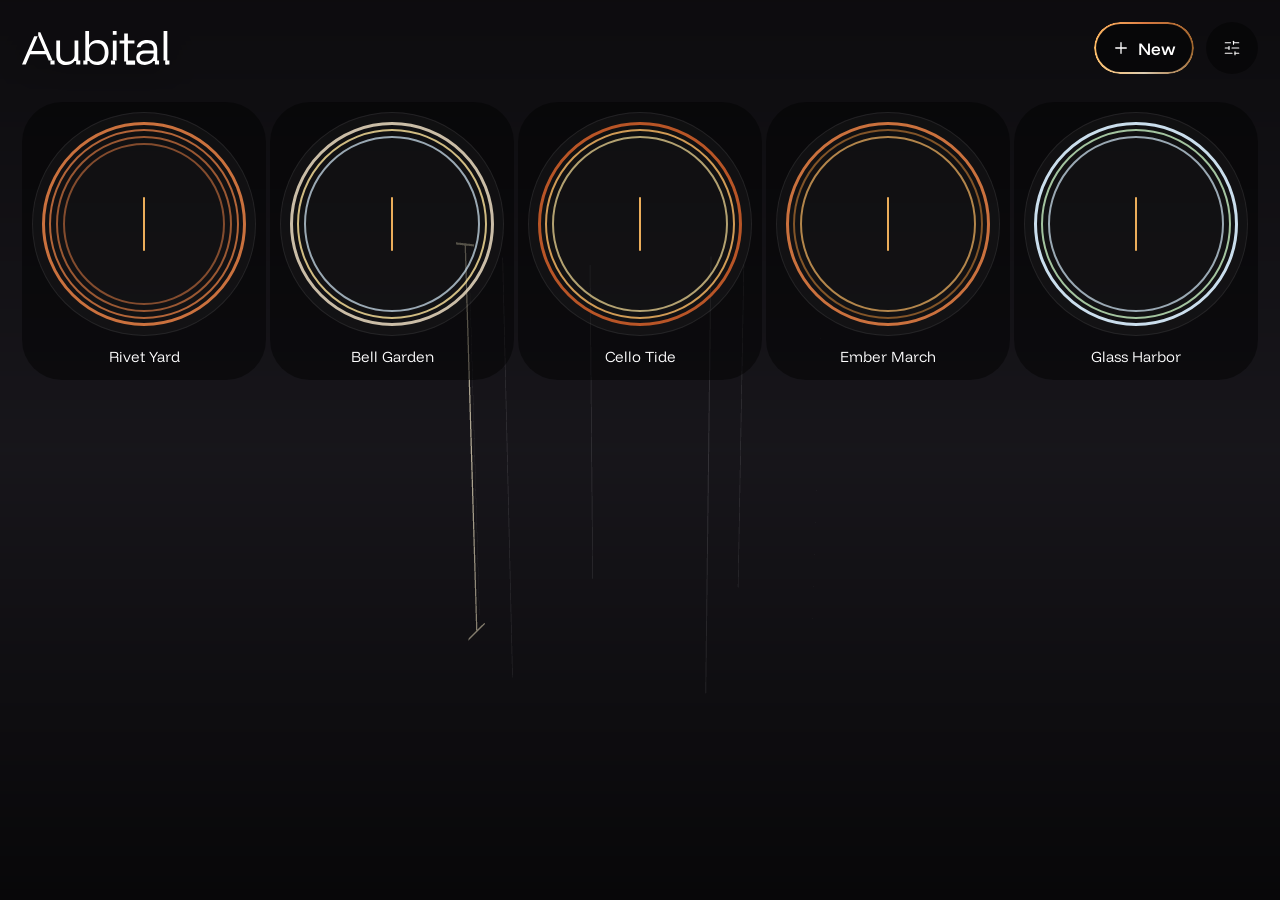
==== web/index.html @ 793712ee "Publish the web app under /web. Co-authored-by: Cursor <cursoragent@cursor.com>" ====
<!doctype html>
<html lang="en">
  <head>
    <meta charset="UTF-8" />
    <meta
      name="viewport"
      content="width=device-width, initial-scale=1.0, maximum-scale=1.0, user-scalable=no, viewport-fit=cover"
    />
    <meta name="apple-mobile-web-app-capable" content="yes" />
    <meta name="theme-color" content="#000000" />
    <title>Aubital</title>
    <script type="module" crossorigin src="/web/assets/index-BJyAagIi.js"></script>
    <link rel="stylesheet" crossorigin href="/web/assets/index-B5eeabhf.css">
  </head>
  <body>
    <div id="app">
      <canvas id="viewport"></canvas>
      <div id="home" hidden></div>
      <div id="chrome" hidden></div>
      <div id="sheet" hidden></div>
    </div>
  </body>
</html>
---- web/assets/index-B5eeabhf.css ----
@font-face{font-family:Funnel Display;src:url(/web/assets/FunnelDisplay-BRIQrI4a.ttf)format("truetype");font-weight:300 800;font-style:normal;font-display:swap}:root{--lightningcss-light: ;--lightningcss-dark:initial;color-scheme:dark;--ink:#fff;--ink-dim:#ffffffa6;--ink-faint:#ffffff73;--ink-muted:#ffffff5c;--glass:#00000073;--glass-strong:#ffffffeb;--glass-border:#ffffff2e;--selected-fill:#fff;--selected-ink:#000;--panel-radius:40px;--veil-top:#0000008c;--veil-mid:#0000002e;--veil-bottom:#000000b8;--scrim:#00000047;--seam:#ffbc61eb;--gap:14px;--icon:52px;--safe-top:env(safe-area-inset-top,0px);--safe-bottom:env(safe-area-inset-bottom,0px);--safe-left:env(safe-area-inset-left,0px);--safe-right:env(safe-area-inset-right,0px);--font:"Funnel Display", system-ui, sans-serif;--font-mono:"SF Pro Mono", "SF Mono", ui-monospace, Menlo, monospace;font-family:var(--font);font-synthesis:none;text-rendering:optimizelegibility;-webkit-font-smoothing:antialiased;font-weight:300}*{box-sizing:border-box;font-family:inherit;font-weight:inherit}button,input,select,textarea{font:inherit;font-weight:300}[hidden]{display:none!important}html,body,#app{touch-action:none;-webkit-user-select:none;user-select:none;background:#000;width:100%;height:100%;margin:0;overflow:hidden}#viewport{width:100%;height:100%;display:block;position:absolute;inset:0}#home{z-index:6;pointer-events:none;opacity:0;transition:opacity .45s ease-in-out;position:absolute;inset:0}#home[data-phase=in]{opacity:1}#chrome{pointer-events:none;z-index:2;opacity:0;transition:opacity .45s ease-in-out;position:absolute;inset:0}#chrome[data-phase=in]{opacity:1}#chrome .hit{pointer-events:auto}.chrome-faded #chrome .fadeable{opacity:0;pointer-events:none;transition:opacity .35s ease-out}#sheet{z-index:5;pointer-events:none;padding:0 16px calc(var(--safe-bottom) + 52px + var(--icon) + var(--gap));flex-direction:column;justify-content:flex-end;align-items:center;display:flex;position:absolute;inset:0}#sheet [data-card]{z-index:1;width:min(100%,460px);min-width:0;min-height:0;max-height:100%;position:relative}#sheet.sheet-open{pointer-events:auto}.sheet-scrim{background:var(--scrim);cursor:pointer;opacity:0;transition:opacity .18s;position:absolute;inset:0}.sheet-open .sheet-scrim{opacity:1}.sheet-card{z-index:1;border-radius:var(--panel-radius);background:var(--glass);-webkit-backdrop-filter:blur(28px)saturate(.6);width:100%;max-width:460px;color:var(--ink);pointer-events:auto;opacity:0;border:0;max-height:100%;margin:0 auto;padding:20px 22px 22px;transition:opacity .18s,transform .2s cubic-bezier(.22,1,.36,1);position:relative;overflow:auto;transform:translateY(14px)}.sheet-open .sheet-card{opacity:1;transform:translate(0,0)}.glass-btn,.glass-pill{appearance:none;color:var(--ink);background:var(--glass);-webkit-backdrop-filter:blur(18px)saturate(.6);cursor:pointer;border:0;justify-content:center;align-items:center;gap:6px;transition:transform .12s,background .16s,color .16s;display:inline-flex}.glass-btn{width:var(--icon);height:var(--icon);flex:0 0 var(--icon);border-radius:999px}.glass-btn .btn-icon{stroke:currentColor;fill:none;stroke-linecap:round;stroke-linejoin:round;stroke-width:1.5px;pointer-events:none;flex:0 0 18px;width:18px;height:18px;display:block}.glass-btn.selected{background:var(--selected-fill);color:var(--selected-ink);box-shadow:none;-webkit-backdrop-filter:none}.glass-btn:active{transform:scale(.96)}.glass-btn:disabled{opacity:.35;cursor:default}.glass-pill{height:var(--icon);border-radius:999px;padding:0 18px;font-size:15px;font-weight:300}.glass-pill.selected{background:var(--selected-fill);color:var(--selected-ink);box-shadow:none;-webkit-backdrop-filter:none}.glass-pill:active{transform:scale(.96)}.choice-row{flex-wrap:wrap;gap:6px;width:100%;min-width:0;display:flex}.choice{appearance:none;background:var(--glass);color:var(--ink-faint);cursor:pointer;border:0;border-radius:999px;padding:8px 16px;font-size:15px;font-weight:300}.choice.selected{background:var(--selected-fill);color:var(--selected-ink);box-shadow:none}.choice.grow{text-align:center;flex:1 1 0}.field{gap:8px;margin-top:18px;display:grid}.field:first-child{margin-top:0}.field label{color:var(--ink-faint);justify-content:space-between;font-size:13px;font-weight:300;display:flex}.field input[type=range]{accent-color:#ffffffc7;width:100%;min-width:0;max-width:100%}.sheet-section-label{color:var(--ink-faint);margin:0 0 8px;font-size:13px;font-weight:300}.draw-hint{color:var(--ink-muted);pointer-events:none;z-index:1;font-size:34px;font-weight:300;position:absolute;top:50%;left:50%;transform:translate(-50%,-50%)}._panel_13dp8_1{--option-fill:#ffffff1a;--option-ink:#ffffff8c;--pad-fill:#ffffff0f;--pad-dot:#ffffff38;--pad-edge:#ffffff1f;flex-direction:column;gap:18px;width:100%;max-width:460px;display:flex}._panel_13dp8_1 .sheet-section-label{margin:0}._list_13dp8_18{flex-direction:column;gap:8px;display:flex}._option_13dp8_24{appearance:none;background:var(--option-fill);width:100%;color:var(--option-ink);white-space:nowrap;cursor:pointer;border:0;border-radius:999px;padding:12px 16px;font-size:15px;font-weight:300;line-height:1}._option_13dp8_24._selected_13dp8_38{background:var(--selected-fill);color:var(--selected-ink)}._pad_13dp8_44{touch-action:none;cursor:crosshair;background-color:var(--pad-fill);background-image:radial-gradient(circle, var(--pad-dot) .75px, transparent .85px);height:100px;box-shadow:inset 0 0 0 1px var(--pad-edge);background-position:5px 5px;background-size:10px 10px;border-radius:18px;position:relative;overflow:hidden}._glow_13dp8_58{--glow:#fff;--glow-blur:12px;pointer-events:none;width:84px;height:84px;margin:-42px 0 0 -42px;position:absolute}._glow_13dp8_58:before{content:"";-webkit-backdrop-filter:blur(var(--glow-blur));background:radial-gradient(circle, color-mix(in srgb, var(--glow) 55%, transparent) 0%, color-mix(in srgb, var(--glow) 18%, transparent) 46%, transparent 72%);border-radius:999px;position:absolute;inset:0}._glow_13dp8_58:after{content:"";width:10px;height:10px;box-shadow:0 0 8px var(--glow);background:#ffffffd9;border-radius:999px;margin:-5px 0 0 -5px;position:absolute;top:50%;left:50%}._panel_z986o_1{width:100%;max-width:460px}._panel_1t2u5_1{border-radius:var(--panel-radius);background:var(--glass);-webkit-backdrop-filter:blur(28px)saturate(.6);width:100%;min-width:0;max-width:460px;color:var(--ink);gap:22px;padding:20px 22px 22px;display:grid}._panel_1t2u5_1>*{min-width:0;max-width:100%}._skyRow_1t2u5_20{scrollbar-width:none;gap:8px;width:100%;min-width:0;display:flex;overflow-x:auto}._skyRow_1t2u5_20::-webkit-scrollbar{display:none}._sky_1t2u5_20{appearance:none;color:var(--ink-faint);cursor:pointer;background:0 0;border:0;flex-direction:column;flex:none;align-items:center;gap:6px;padding:0;display:flex}._sky_1t2u5_20 ._swatch_1t2u5_46{border-radius:10px;width:44px;height:44px}._sky_1t2u5_20._selected_1t2u5_52{color:var(--ink)}._sky_1t2u5_20 span{font-size:12px;font-weight:300}._keyRow_1t2u5_62{scrollbar-width:none;gap:6px;width:100%;min-width:0;height:36px;display:flex;overflow-x:auto}._keyRow_1t2u5_62::-webkit-scrollbar{display:none}._keyRow_1t2u5_62 ._choice_1t2u5_75{flex:0 0 44px;width:44px;padding-left:0;padding-right:0}._top_1xdlc_1{top:calc(var(--safe-top) + 22px);left:calc(var(--safe-left) + 20px);right:calc(var(--safe-right) + 20px);pointer-events:none;justify-content:space-between;align-items:center;gap:14px;display:flex;position:absolute}._top_1xdlc_1 ._hit_1xdlc_12{pointer-events:auto}._topRight_1xdlc_17{align-items:center;gap:14px;display:flex}._bottom_1xdlc_23{left:calc(var(--safe-left) + 16px);right:calc(var(--safe-right) + 16px);bottom:calc(var(--safe-bottom) + 52px);pointer-events:none;flex-direction:column;align-items:stretch;gap:18px;transition:opacity .35s ease-out;display:flex;position:absolute}._bottom_1xdlc_23 ._hit_1xdlc_12{pointer-events:auto}._bottomRow_1xdlc_40{flex-wrap:nowrap;justify-content:center;align-items:flex-end;gap:14px;display:flex}._rateBtn_1xdlc_48{border-radius:999px;width:52px;height:52px;font-size:15px;font-weight:300}._watchRow_1xdlc_56{justify-content:center;gap:14px;display:flex}._root_6bea1_1{pointer-events:none;color:var(--ink);flex-direction:column;display:flex;position:absolute;inset:0}._veil_6bea1_10{background:linear-gradient(to bottom, var(--veil-top), var(--veil-mid), var(--veil-bottom));pointer-events:none;z-index:0;position:absolute;inset:0}._header_6bea1_23{z-index:2;padding:calc(var(--safe-top) + 22px) 22px 0;pointer-events:none;transition:transform .2s,opacity .2s,filter .2s;position:absolute;top:0;left:0;right:0}._header_6bea1_23 button{pointer-events:auto}._header_6bea1_23._collapsed_6bea1_40{z-index:0}._titleRow_6bea1_45{align-items:center;gap:12px;display:flex}._title_6bea1_45{min-width:0;color:var(--ink);filter:drop-shadow(0 6px 18px #00000073);flex:1;margin:0;line-height:0}._title_6bea1_45 svg{width:auto;max-width:100%;height:34px;display:block}._newBtn_6bea1_67{appearance:none;height:var(--icon);white-space:nowrap;width:auto;color:var(--ink);background:var(--glass);-webkit-backdrop-filter:blur(18px)saturate(.6);cursor:pointer;border:0;border-radius:999px;flex:none;justify-content:center;align-items:center;gap:8px;padding:0 18px;font-size:17px;font-weight:500;display:inline-flex;position:relative;overflow:hidden}._newBtn_6bea1_67:before{content:"";border-radius:inherit;background:conic-gradient(from var(--border-angle,0deg), var(--metal-0,#ffbd66), var(--metal-1,#dbefff), var(--metal-2,#ffe69e), var(--metal-3,#c75c29), var(--metal-0,#ffbd66));-webkit-mask-composite:xor;pointer-events:none;padding:1.6px;animation:5s linear infinite _spinBorder_6bea1_1;position:absolute;inset:0;-webkit-mask-image:linear-gradient(#000 0 0),linear-gradient(#000 0 0);mask-image:linear-gradient(#000 0 0),linear-gradient(#000 0 0);-webkit-mask-position:0 0,0 0;mask-position:0 0,0 0;-webkit-mask-size:auto,auto;mask-size:auto,auto;-webkit-mask-repeat:repeat,repeat;mask-repeat:repeat,repeat;-webkit-mask-clip:content-box,border-box;mask-clip:content-box,border-box;-webkit-mask-origin:content-box,border-box;mask-origin:content-box,border-box;-webkit-mask-composite:xor;mask-composite:exclude;-webkit-mask-source-type:auto,auto;mask-mode:match-source,match-source}._newBtn_6bea1_67 .btn-icon{stroke:currentColor;fill:none;stroke-width:1.75px;width:18px;height:18px}@keyframes _spinBorder_6bea1_1{to{--border-angle:360deg}}@property --border-angle{syntax:"<angle>";inherits:false;initial-value:0deg}._scroll_6bea1_137{z-index:1;pointer-events:auto;-webkit-overflow-scrolling:touch;scrollbar-width:none;position:absolute;inset:0;overflow:hidden auto}._scroll_6bea1_137::-webkit-scrollbar{display:none}._scroll_6bea1_137._onTop_6bea1_151{z-index:2}._spacer_6bea1_156{height:calc(var(--safe-top) + 22px + var(--icon) + 28px);pointer-events:none}._grid_6bea1_161{--card-min:220px;grid-template-columns:repeat(auto-fill, minmax(var(--card-min), 1fr));gap:4px;padding:0 22px 48px;display:grid}@media (width<=700px){._grid_6bea1_161{grid-template-columns:repeat(2,minmax(0,1fr))}}._cell_6bea1_173{appearance:none;background:var(--glass);-webkit-backdrop-filter:blur(18px)saturate(.6);color:var(--ink);cursor:pointer;text-align:center;border:0;border-radius:40px;flex-direction:column;align-items:center;gap:12px;padding:10px 10px 14px;display:flex}._preview_6bea1_190{aspect-ratio:1;place-items:center;width:100%;display:grid;position:relative}._preview_6bea1_190 ._ringBase_6bea1_197{background:#ffffff08;border:1px solid #ffffff14;border-radius:999px;position:absolute;inset:0}._preview_6bea1_190 ._layer_6bea1_205{pointer-events:none;border-style:solid;border-color:currentColor;border-radius:999px;position:absolute}._preview_6bea1_190 ._seam_6bea1_213{background:var(--seam);z-index:1;border-radius:999px;width:2.5px;height:54px;position:relative}._name_6bea1_223{text-overflow:ellipsis;white-space:nowrap;max-width:100%;padding:0 6px;font-size:15px;font-weight:300;line-height:1.2;overflow:hidden}._settingsHost_6bea1_234{z-index:4;padding:0 16px calc(var(--safe-bottom) + 36px);pointer-events:none;flex-direction:column;justify-content:flex-end;align-items:center;display:flex;position:absolute;inset:0}._settingsHost_6bea1_234._open_6bea1_245{pointer-events:auto}._settingsHost_6bea1_234 [data-panel]{z-index:1;width:min(100%,460px);min-width:0;position:relative}._settingsScrim_6bea1_257{background:var(--scrim);cursor:pointer;position:absolute;inset:0}._menu_6bea1_264{z-index:20;min-width:140px;box-shadow:inset 0 0 0 1px var(--glass-border);pointer-events:auto;background:#141416f5;border-radius:14px;flex-direction:column;gap:2px;padding:6px;display:flex;position:fixed}._menu_6bea1_264 button{appearance:none;color:var(--ink);text-align:left;cursor:pointer;background:0 0;border:0;border-radius:10px;padding:10px 12px;font-size:15px}._menu_6bea1_264 button:hover{background:#ffffff14}._danger_6bea1_294{color:#ff8f8f}._renameDialog_6bea1_298{z-index:30;pointer-events:auto;background:#00000073;place-items:center;padding:24px;display:grid;position:fixed;inset:0}._renameDialog_6bea1_298 h3{margin:0;font-size:17px;font-weight:400}._renameDialog_6bea1_298 p{color:var(--ink-faint);margin:0;font-size:13px}._renameDialog_6bea1_298 input{width:100%;color:var(--ink);background:#ffffff14;border:0;border-radius:12px;outline:none;padding:12px 14px}._card_6bea1_331{border-radius:var(--panel-radius);background:#121214f5;gap:14px;width:min(360px,100%);padding:20px;display:grid}._actions_6bea1_340{justify-content:flex-end;gap:8px;display:flex}
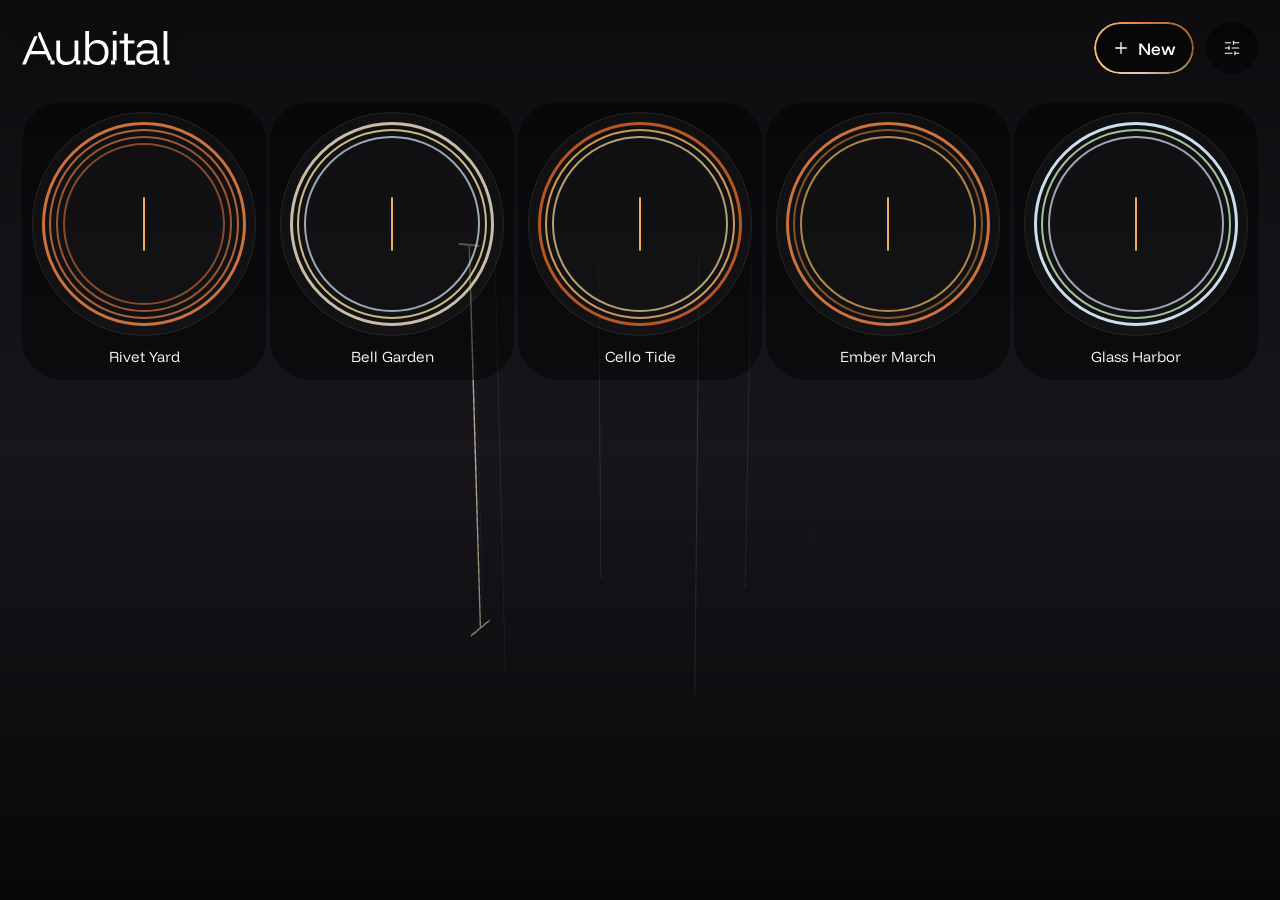
==== commit 808e12cb: "Add favicons to the published web build. Co-authored-by: Cursor <cursoragent@cursor.com>" ====
--- a/web/index.html
+++ b/web/index.html
@@ -8,6 +8,9 @@
     />
     <meta name="apple-mobile-web-app-capable" content="yes" />
     <meta name="theme-color" content="#000000" />
+    <link rel="icon" href="/web/favicon-32.png" type="image/png" sizes="32x32" />
+    <link rel="icon" href="/web/app-icon-256.png" type="image/png" sizes="256x256" />
+    <link rel="apple-touch-icon" href="/web/apple-touch-icon.png" />
     <title>Aubital</title>
     <script type="module" crossorigin src="/web/assets/index-BJyAagIi.js"></script>
     <link rel="stylesheet" crossorigin href="/web/assets/index-B5eeabhf.css">
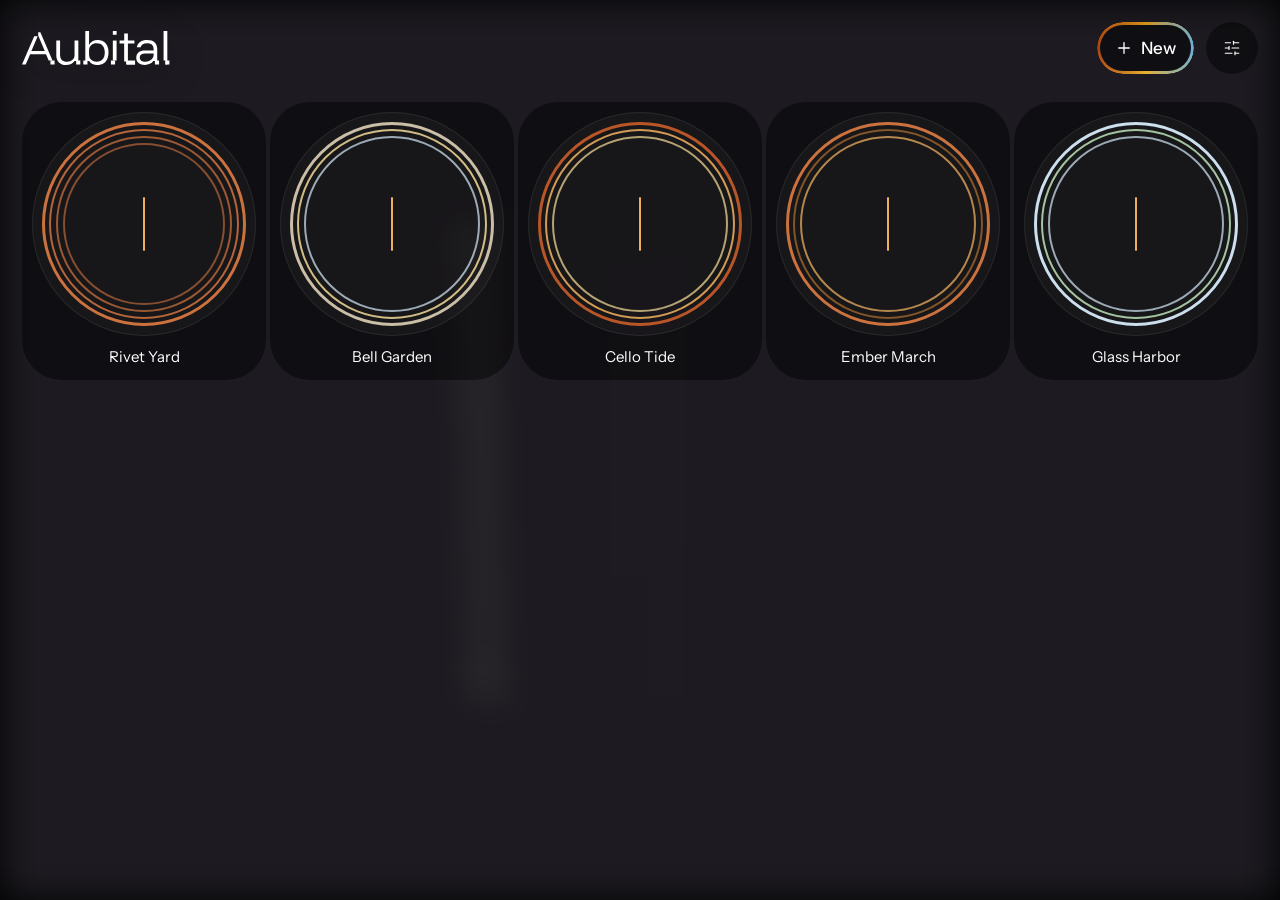
==== commit 5ecb9752: "Publish the satin stroke and metallic chrome web build. Co-authored-by: Cursor <cursoragent@cursor.c" ====
--- a/web/index.html
+++ b/web/index.html
@@ -12,8 +12,8 @@
     <link rel="icon" href="/web/app-icon-256.png" type="image/png" sizes="256x256" />
     <link rel="apple-touch-icon" href="/web/apple-touch-icon.png" />
     <title>Aubital</title>
-    <script type="module" crossorigin src="/web/assets/index-BJyAagIi.js"></script>
-    <link rel="stylesheet" crossorigin href="/web/assets/index-B5eeabhf.css">
+    <script type="module" crossorigin src="/web/assets/index-Tbzqv1T5.js"></script>
+    <link rel="stylesheet" crossorigin href="/web/assets/index-B5ndhFmu.css">
   </head>
   <body>
     <div id="app">
--- a/web/assets/index-B5ndhFmu.css
+++ b/web/assets/index-B5ndhFmu.css
@@ -0,0 +1 @@
+@font-face{font-family:Instrument Sans;src:url(/web/assets/InstrumentSans-s12UeAcm.ttf)format("truetype");font-weight:400 700;font-style:normal;font-display:swap}:root{--lightningcss-light: ;--lightningcss-dark:initial;color-scheme:dark;--ink:#fff;--ink-dim:#ffffffa6;--ink-faint:#ffffff73;--ink-muted:#ffffff5c;--glass:#00000073;--glass-strong:#ffffffeb;--glass-border:#ffffff2e;--selected-fill:#fff;--selected-ink:#000;--panel-radius:40px;--scrim:#0000001f;--page-blur:18px;--seam:#ffbc61eb;--metal-0:#d49214;--metal-1:#6aafdf;--metal-2:#e8b22e;--metal-3:#a84416;--tooltip-fill:#141416f5;--gap:14px;--icon:52px;--safe-top:env(safe-area-inset-top,0px);--safe-bottom:env(safe-area-inset-bottom,0px);--safe-left:env(safe-area-inset-left,0px);--safe-right:env(safe-area-inset-right,0px);--font:"Instrument Sans", system-ui, sans-serif;--font-mono:"SF Pro Mono", "SF Mono", ui-monospace, Menlo, monospace;font-family:var(--font);font-synthesis:none;text-rendering:optimizelegibility;-webkit-font-smoothing:antialiased;font-weight:400}*{box-sizing:border-box;font-family:inherit;font-weight:inherit}button,input,select,textarea{font:inherit;font-weight:400}[hidden]{display:none!important}html,body,#app{touch-action:none;-webkit-user-select:none;user-select:none;background:#000;width:100%;height:100%;margin:0;overflow:hidden}#viewport{filter:blur();width:100%;height:100%;transition:filter .45s ease-in-out,opacity .45s ease-in-out;display:block;position:absolute;inset:0}#app:has(#home[data-phase=in]) #viewport{filter:blur(var(--page-blur))}#app:has(#sheet.sheet-open) #viewport,#app:has(#sheet.sheet-open) #chrome{filter:blur(var(--page-blur))}#home{z-index:6;pointer-events:none;opacity:0;transition:opacity .45s ease-in-out;position:absolute;inset:0}#home[data-phase=in]{opacity:1}#chrome{pointer-events:none;z-index:2;opacity:0;filter:blur();transition:opacity .45s ease-in-out,filter .45s ease-in-out;position:absolute;inset:0}#chrome[data-phase=in]{opacity:1}#chrome .hit{pointer-events:auto}.chrome-faded #chrome .fadeable{opacity:0;pointer-events:none;transition:opacity .35s ease-out}#sheet{z-index:5;pointer-events:none;padding:calc(var(--safe-top) + 16px) 16px calc(var(--safe-bottom) + 16px);flex-direction:column;justify-content:center;align-items:center;display:flex;position:absolute;inset:0}#sheet [data-card]{z-index:1;width:min(100%,460px);min-width:0;min-height:0;max-height:100%;position:relative}#sheet.sheet-open{pointer-events:auto}.sheet-scrim{background:var(--scrim);cursor:pointer;opacity:0;transition:opacity .18s;position:absolute;inset:0}.sheet-open .sheet-scrim{opacity:1}.sheet-card{z-index:1;border-radius:var(--panel-radius);background:var(--glass);-webkit-backdrop-filter:blur(28px)saturate(.6);width:100%;max-width:460px;color:var(--ink);pointer-events:auto;opacity:0;border:0;max-height:100%;margin:0 auto;padding:20px 22px 22px;transition:opacity .18s,transform .2s cubic-bezier(.22,1,.36,1);position:relative;overflow:auto;transform:translateY(14px)}.sheet-open .sheet-card{opacity:1;transform:translate(0,0)}.glass-btn,.glass-pill{appearance:none;color:var(--ink);background:var(--glass);-webkit-backdrop-filter:blur(18px)saturate(.6);cursor:pointer;border:0;justify-content:center;align-items:center;gap:6px;transition:transform .12s,background .16s,color .16s;display:inline-flex}.glass-btn{width:var(--icon);height:var(--icon);flex:0 0 var(--icon);border-radius:999px}.glass-btn .btn-icon{stroke:currentColor;fill:none;stroke-linecap:round;stroke-linejoin:round;stroke-width:1.5px;pointer-events:none;flex:0 0 18px;width:18px;height:18px;display:block}.glass-btn.selected{background:var(--selected-fill);color:var(--selected-ink);box-shadow:none;-webkit-backdrop-filter:none}.glass-btn:active{transform:scale(.96)}.glass-btn:disabled{opacity:.35;cursor:default}.glass-pill{height:var(--icon);border-radius:999px;padding:0 18px;font-size:15px;font-weight:400}.glass-pill.selected{background:var(--selected-fill);color:var(--selected-ink);box-shadow:none;-webkit-backdrop-filter:none}.glass-pill:active{transform:scale(.96)}.choice-row{flex-wrap:wrap;gap:6px;width:100%;min-width:0;display:flex}.choice{appearance:none;background:var(--glass);color:var(--ink-faint);cursor:pointer;border:0;border-radius:999px;padding:8px 16px;font-size:15px;font-weight:400}.choice.selected{background:var(--selected-fill);color:var(--selected-ink);box-shadow:none}.choice.grow{text-align:center;flex:1 1 0}.field{gap:8px;margin-top:18px;display:grid}.field:first-child{margin-top:0}.field label{color:var(--ink-faint);justify-content:space-between;font-size:13px;font-weight:400;display:flex}.field input[type=range]{accent-color:#ffffffc7;width:100%;min-width:0;max-width:100%}.sheet-section-label{color:var(--ink-faint);margin:0 0 8px;font-size:13px;font-weight:400}@property --border-angle{syntax:"<angle>";inherits:false;initial-value:0deg}@keyframes spinBorder{to{--border-angle:360deg}}.glass-btn,.glass-pill,.choice,.metal-ring{position:relative}:is(.glass-btn,.glass-pill,.choice,.metal-ring):before{content:"";z-index:1;border-radius:inherit;background:conic-gradient(from var(--border-angle,0deg), var(--hover-metal-0,#ffbd66), var(--hover-metal-1,#dbefff), var(--hover-metal-2,#ffe69e), var(--hover-metal-3,#c75c29), var(--hover-metal-0,#ffbd66));-webkit-mask-composite:xor;opacity:0;pointer-events:none;padding:4.6px;transition:opacity .16s;animation:2.5s linear infinite spinBorder;position:absolute;inset:0;-webkit-mask-image:linear-gradient(#000 0 0),linear-gradient(#000 0 0);mask-image:linear-gradient(#000 0 0),linear-gradient(#000 0 0);-webkit-mask-position:0 0,0 0;mask-position:0 0,0 0;-webkit-mask-size:auto,auto;mask-size:auto,auto;-webkit-mask-repeat:repeat,repeat;mask-repeat:repeat,repeat;-webkit-mask-clip:content-box,border-box;mask-clip:content-box,border-box;-webkit-mask-origin:content-box,border-box;mask-origin:content-box,border-box;-webkit-mask-composite:xor;mask-composite:exclude;-webkit-mask-source-type:auto,auto;mask-mode:match-source,match-source}@media (hover:hover) and (pointer:fine){:is(.glass-btn,.glass-pill,.choice,.metal-ring):hover:not(:disabled):before{opacity:1}}.draw-hint{color:var(--ink-muted);pointer-events:none;z-index:1;font-size:34px;font-weight:400;position:absolute;top:50%;left:50%;transform:translate(-50%,-50%)}._panel_1cwks_1{--option-fill:#ffffff1a;--option-ink:#ffffff8c;--pad-fill:#ffffff0f;--pad-dot:#ffffff38;--pad-edge:#ffffff1f;flex-direction:column;gap:18px;width:100%;max-width:460px;display:flex}._list_1cwks_14{flex-direction:column;gap:8px;display:flex}._option_1cwks_20{appearance:none;background:var(--option-fill);width:100%;color:var(--option-ink);white-space:nowrap;cursor:pointer;border:0;border-radius:999px;padding:12px 16px;font-size:15px;font-weight:400;line-height:1}._option_1cwks_20._selected_1cwks_34{background:var(--selected-fill);color:var(--selected-ink)}._pad_1cwks_40{touch-action:none;cursor:crosshair;background-color:var(--pad-fill);background-image:radial-gradient(circle, var(--pad-dot) .75px, transparent .85px);height:100px;box-shadow:inset 0 0 0 1px var(--pad-edge);background-position:5px 5px;background-size:10px 10px;border-radius:18px;position:relative;overflow:hidden}._glow_1cwks_54{--glow:#fff;pointer-events:none;background:radial-gradient(circle, color-mix(in srgb, var(--glow) 58%, transparent) 0%, color-mix(in srgb, var(--glow) 34%, transparent) 36%, color-mix(in srgb, var(--glow) 12%, transparent) 68%, transparent 100%);border-radius:999px;width:40px;height:40px;margin:-20px 0 0 -20px;position:absolute}._glow_1cwks_54:after{content:"";width:8px;height:8px;box-shadow:0 0 6px var(--glow);background:#ffffffd9;border-radius:999px;margin:-4px 0 0 -4px;position:absolute;top:50%;left:50%}._panel_z986o_1{width:100%;max-width:460px}._panel_ovetw_1{border-radius:var(--panel-radius);background:var(--glass);-webkit-backdrop-filter:blur(28px)saturate(.6);width:100%;min-width:0;max-width:460px;color:var(--ink);gap:22px;padding:20px 22px 22px;display:grid}._panel_ovetw_1>*{min-width:0;max-width:100%}._skyRow_ovetw_20{scrollbar-width:none;gap:8px;width:100%;min-width:0;display:flex;overflow-x:auto}._skyRow_ovetw_20::-webkit-scrollbar{display:none}._sky_ovetw_20{appearance:none;color:var(--ink-faint);cursor:pointer;background:0 0;border:0;flex-direction:column;flex:none;align-items:center;gap:6px;padding:0;display:flex}._sky_ovetw_20 ._swatch_ovetw_46{border-radius:10px;width:44px;height:44px}._sky_ovetw_20._selected_ovetw_52{color:var(--ink)}._sky_ovetw_20 span{font-size:12px;font-weight:400}._keyRow_ovetw_62{scrollbar-width:none;gap:6px;width:100%;min-width:0;height:36px;display:flex;overflow-x:auto}._keyRow_ovetw_62::-webkit-scrollbar{display:none}._keyRow_ovetw_62 ._choice_ovetw_75{flex:0 0 44px;width:44px;padding-left:0;padding-right:0}._top_13tns_1{top:calc(var(--safe-top) + 22px);left:calc(var(--safe-left) + 20px);right:calc(var(--safe-right) + 20px);pointer-events:none;justify-content:space-between;align-items:center;gap:14px;display:flex;position:absolute}._top_13tns_1 ._hit_13tns_12{pointer-events:auto}._topRight_13tns_17{align-items:center;gap:14px;display:flex}._bottom_13tns_23{left:calc(var(--safe-left) + 16px);right:calc(var(--safe-right) + 16px);bottom:calc(var(--safe-bottom) + 52px);pointer-events:none;flex-direction:column;align-items:stretch;gap:18px;transition:opacity .35s ease-out;display:flex;position:absolute}._bottom_13tns_23 ._hit_13tns_12{pointer-events:auto}._bottomRow_13tns_40{flex-wrap:nowrap;justify-content:center;align-items:flex-end;gap:14px;display:flex}._rateBtn_13tns_48{border-radius:999px;width:52px;height:52px;font-size:15px;font-weight:400}._watchRow_13tns_56{justify-content:center;gap:14px;display:flex}._tip_d5f1b_1{z-index:40;background:var(--tooltip-fill);color:var(--ink);white-space:nowrap;pointer-events:none;border-radius:999px;margin:0;padding:7px 10px;font-size:13px;font-weight:500;line-height:1;position:fixed}._root_wyzs8_1{pointer-events:none;color:var(--ink);flex-direction:column;display:flex;position:absolute;inset:0}._header_wyzs8_10{z-index:2;padding:calc(var(--safe-top) + 22px) 22px 0;pointer-events:none;filter:blur();transition:transform .2s,opacity .2s,filter .2s;position:absolute;top:0;left:0;right:0}._header_wyzs8_10 button{pointer-events:auto}._header_wyzs8_10._collapsed_wyzs8_28{z-index:0}._titleRow_wyzs8_33{align-items:center;gap:12px;display:flex}._title_wyzs8_33{min-width:0;color:var(--ink);filter:drop-shadow(0 6px 18px #00000073);flex:1;margin:0;line-height:0}._title_wyzs8_33 svg{width:auto;max-width:100%;height:34px;display:block}._newBtn_wyzs8_55{appearance:none;height:var(--icon);white-space:nowrap;width:auto;color:var(--ink);background:var(--glass);-webkit-backdrop-filter:blur(18px)saturate(.6);cursor:pointer;border:0;border-radius:999px;flex:none;justify-content:center;align-items:center;gap:8px;padding:0 18px;font-size:17px;font-weight:500;display:inline-flex;position:relative;overflow:hidden}._newBtn_wyzs8_55:before{content:"";border-radius:inherit;background:conic-gradient(from var(--border-angle,0deg), var(--metal-0), var(--metal-1), var(--metal-2), var(--metal-3), var(--metal-0));-webkit-mask-composite:xor;pointer-events:none;padding:3.1px;transition:padding .16s;animation:2.5s linear infinite _spinBorder_wyzs8_1;position:absolute;inset:0;-webkit-mask-image:linear-gradient(#000 0 0),linear-gradient(#000 0 0);mask-image:linear-gradient(#000 0 0),linear-gradient(#000 0 0);-webkit-mask-position:0 0,0 0;mask-position:0 0,0 0;-webkit-mask-size:auto,auto;mask-size:auto,auto;-webkit-mask-repeat:repeat,repeat;mask-repeat:repeat,repeat;-webkit-mask-clip:content-box,border-box;mask-clip:content-box,border-box;-webkit-mask-origin:content-box,border-box;mask-origin:content-box,border-box;-webkit-mask-composite:xor;mask-composite:exclude;-webkit-mask-source-type:auto,auto;mask-mode:match-source,match-source}@media (hover:hover) and (pointer:fine){._newBtn_wyzs8_55:hover:before{padding:4.6px}}._newBtn_wyzs8_55 .btn-icon{stroke:currentColor;fill:none;stroke-width:1.75px;width:18px;height:18px}@keyframes _spinBorder_wyzs8_1{to{--border-angle:360deg}}._scroll_wyzs8_132{z-index:1;pointer-events:auto;-webkit-overflow-scrolling:touch;scrollbar-width:none;filter:blur();transition:filter .45s ease-in-out;position:absolute;inset:0;overflow:hidden auto}._scroll_wyzs8_132::-webkit-scrollbar{display:none}._scroll_wyzs8_132._onTop_wyzs8_148{z-index:2}._spacer_wyzs8_153{height:calc(var(--safe-top) + 22px + var(--icon) + 28px);pointer-events:none}._grid_wyzs8_158{--card-min:220px;grid-template-columns:repeat(auto-fill, minmax(var(--card-min), 1fr));gap:4px;padding:0 22px 48px;display:grid}@media (width<=700px){._grid_wyzs8_158{grid-template-columns:repeat(2,minmax(0,1fr))}}._cell_wyzs8_170{appearance:none;background:var(--glass);-webkit-backdrop-filter:blur(18px)saturate(.6);color:var(--ink);cursor:pointer;text-align:center;border:0;border-radius:40px;flex-direction:column;align-items:center;gap:12px;padding:10px 10px 14px;display:flex}._cell_wyzs8_170.metal-ring:before{padding:5.6px}._preview_wyzs8_191{aspect-ratio:1;place-items:center;width:100%;display:grid;position:relative}._preview_wyzs8_191 ._ringBase_wyzs8_198{background:#ffffff08;border:1px solid #ffffff14;border-radius:999px;position:absolute;inset:0}._preview_wyzs8_191 ._layer_wyzs8_206{pointer-events:none;border-style:solid;border-color:currentColor;border-radius:999px;position:absolute}._preview_wyzs8_191 ._seam_wyzs8_214{background:var(--seam);z-index:1;border-radius:999px;width:2.5px;height:54px;position:relative}._name_wyzs8_224{text-overflow:ellipsis;white-space:nowrap;max-width:100%;padding:0 6px;font-size:15px;font-weight:400;line-height:1.2;overflow:hidden}._settingsHost_wyzs8_235{z-index:4;padding:calc(var(--safe-top) + 16px) 16px calc(var(--safe-bottom) + 16px);pointer-events:none;flex-direction:column;justify-content:center;align-items:center;display:flex;position:absolute;inset:0}._settingsHost_wyzs8_235._open_wyzs8_249{pointer-events:auto}._settingsHost_wyzs8_235 [data-panel]{z-index:1;width:min(100%,460px);min-width:0;max-height:100%;position:relative;overflow:auto}._root_wyzs8_1:has(._settingsHost_wyzs8_235._open_wyzs8_249)>:not(._settingsHost_wyzs8_235){filter:blur(var(--page-blur))}._settingsScrim_wyzs8_269{background:var(--scrim);cursor:pointer;position:absolute;inset:0}._menu_wyzs8_276{z-index:20;min-width:140px;box-shadow:inset 0 0 0 1px var(--glass-border);pointer-events:auto;background:#141416f5;border-radius:14px;flex-direction:column;gap:2px;padding:6px;display:flex;position:fixed}._menu_wyzs8_276 button{appearance:none;color:var(--ink);text-align:left;cursor:pointer;background:0 0;border:0;border-radius:10px;padding:10px 12px;font-size:15px}._danger_wyzs8_302{color:#ff8f8f}._renameDialog_wyzs8_306{z-index:30;pointer-events:auto;background:#00000073;place-items:center;padding:24px;display:grid;position:fixed;inset:0}._renameDialog_wyzs8_306 h3{margin:0;font-size:17px;font-weight:400}._renameDialog_wyzs8_306 p{color:var(--ink-faint);margin:0;font-size:13px}._renameDialog_wyzs8_306 input{width:100%;color:var(--ink);background:#ffffff14;border:0;border-radius:12px;outline:none;padding:12px 14px}._card_wyzs8_339{border-radius:var(--panel-radius);background:#121214f5;gap:14px;width:min(360px,100%);padding:20px;display:grid}._actions_wyzs8_348{justify-content:flex-end;gap:8px;display:flex}
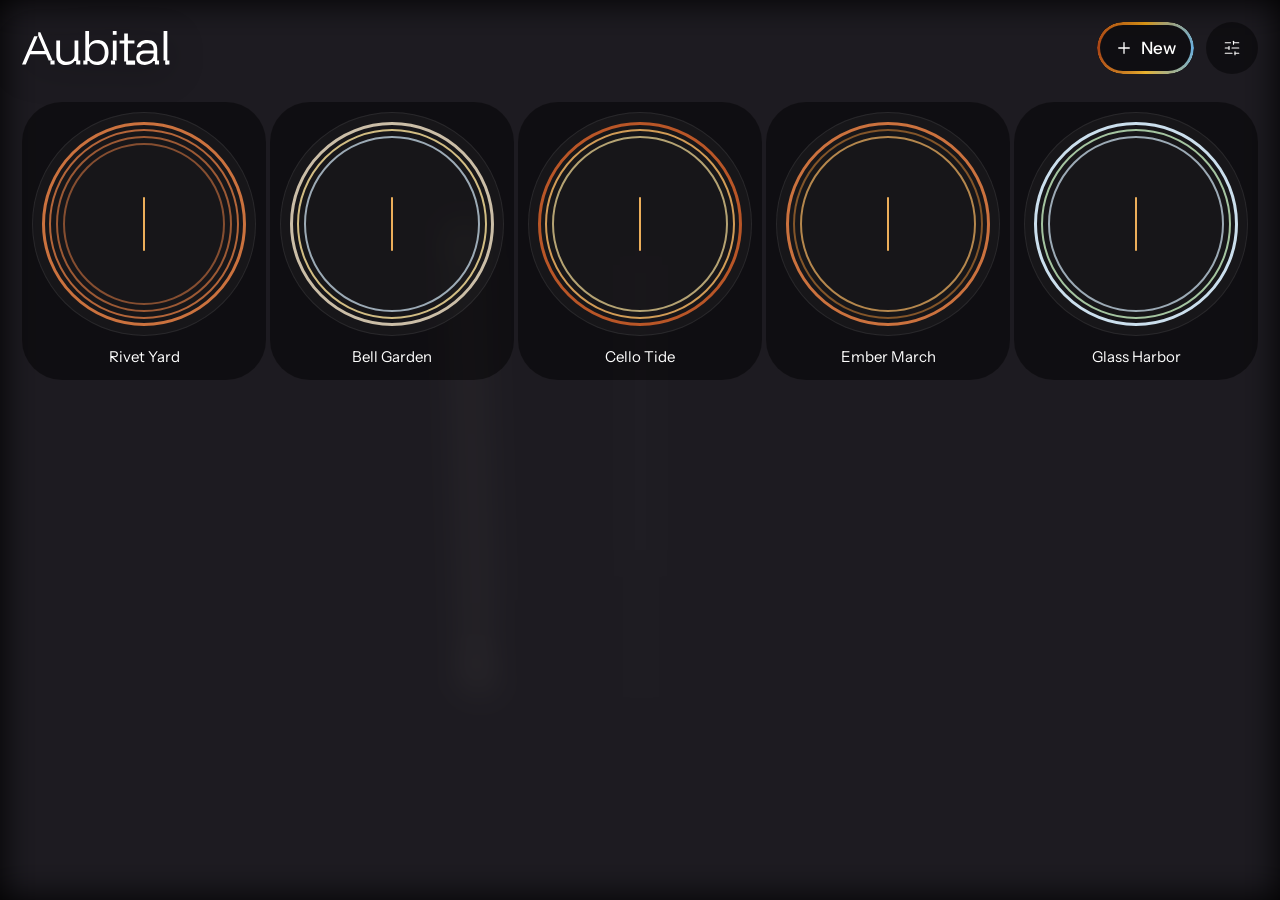
==== commit 36eaf511: "Replace the homepage egg with a silent spinning sculpture, and publish the inset drawing area. The h" ====
--- a/web/index.html
+++ b/web/index.html
@@ -12,8 +12,8 @@
     <link rel="icon" href="/web/app-icon-256.png" type="image/png" sizes="256x256" />
     <link rel="apple-touch-icon" href="/web/apple-touch-icon.png" />
     <title>Aubital</title>
-    <script type="module" crossorigin src="/web/assets/index-Tbzqv1T5.js"></script>
-    <link rel="stylesheet" crossorigin href="/web/assets/index-B5ndhFmu.css">
+    <script type="module" crossorigin src="/web/assets/index-D4nsifPf.js"></script>
+    <link rel="stylesheet" crossorigin href="/web/assets/index-CZ-we9je.css">
   </head>
   <body>
     <div id="app">
--- a/web/assets/index-CZ-we9je.css
+++ b/web/assets/index-CZ-we9je.css
@@ -0,0 +1 @@
+@font-face{font-family:Instrument Sans;src:url(/web/assets/InstrumentSans-s12UeAcm.ttf)format("truetype");font-weight:400 700;font-style:normal;font-display:swap}:root{--lightningcss-light: ;--lightningcss-dark:initial;color-scheme:dark;--ink:#fff;--ink-dim:#ffffffa6;--ink-faint:#ffffff73;--ink-muted:#ffffff5c;--glass:#00000073;--glass-strong:#ffffffeb;--glass-border:#ffffff2e;--selected-fill:#fff;--selected-ink:#000;--panel-radius:40px;--scrim:#0000001f;--page-blur:18px;--seam:#ffbc61eb;--metal-0:#d49214;--metal-1:#6aafdf;--metal-2:#e8b22e;--metal-3:#a84416;--tooltip-fill:#141416f5;--gap:14px;--icon:52px;--chrome-top:22px;--chrome-edge:20px;--chrome-bottom:52px;--sample-top:calc(var(--safe-top) + var(--chrome-top) + var(--icon) + var(--gap));--sample-right:calc(var(--safe-right) + var(--chrome-edge));--sample-bottom:calc(var(--safe-bottom) + var(--chrome-bottom) + var(--icon) + var(--gap));--sample-left:calc(var(--safe-left) + var(--chrome-edge));--sample-border:color-mix(in srgb, var(--ink) 40%, transparent);--safe-top:env(safe-area-inset-top,0px);--safe-bottom:env(safe-area-inset-bottom,0px);--safe-left:env(safe-area-inset-left,0px);--safe-right:env(safe-area-inset-right,0px);--font:"Instrument Sans", system-ui, sans-serif;--font-mono:"SF Pro Mono", "SF Mono", ui-monospace, Menlo, monospace;font-family:var(--font);font-synthesis:none;text-rendering:optimizelegibility;-webkit-font-smoothing:antialiased;font-weight:400}*{box-sizing:border-box;font-family:inherit;font-weight:inherit}button,input,select,textarea{font:inherit;font-weight:400}[hidden]{display:none!important}html,body,#app{touch-action:none;-webkit-user-select:none;user-select:none;background:#000;width:100%;height:100%;margin:0;overflow:hidden}#viewport{width:100%;height:100%;display:block;position:absolute;inset:0}#viewport.sample-cursor{cursor:crosshair}#viewport{filter:blur();transition:filter .45s ease-in-out,opacity .45s ease-in-out}#app:has(#home[data-phase=in]) #viewport{filter:blur(var(--page-blur))}#app:has(#sheet.sheet-open) #viewport,#app:has(#sheet.sheet-open) #sample-grid,#app:has(#sheet.sheet-open) #chrome{filter:blur(var(--page-blur))}#home{z-index:6;pointer-events:none;opacity:0;transition:opacity .45s ease-in-out;position:absolute;inset:0}#home[data-phase=in]{opacity:1}#chrome{pointer-events:none;z-index:2;opacity:0;filter:blur();transition:opacity .45s ease-in-out,filter .45s ease-in-out;position:absolute;inset:0}#chrome[data-phase=in]{opacity:1}#chrome .hit{pointer-events:auto}.chrome-faded #chrome .fadeable{opacity:0;pointer-events:none;transition:opacity .35s ease-out}#sheet{z-index:5;pointer-events:none;padding:calc(var(--safe-top) + 16px) 16px calc(var(--safe-bottom) + 16px);flex-direction:column;justify-content:center;align-items:center;display:flex;position:absolute;inset:0}#sheet [data-card]{z-index:1;width:min(100%,460px);min-width:0;min-height:0;max-height:100%;position:relative}#sheet.sheet-open{pointer-events:auto}.sheet-scrim{background:var(--scrim);cursor:pointer;opacity:0;transition:opacity .18s;position:absolute;inset:0}.sheet-open .sheet-scrim{opacity:1}.sheet-card{z-index:1;border-radius:var(--panel-radius);background:var(--glass);-webkit-backdrop-filter:blur(28px)saturate(.6);width:100%;max-width:460px;color:var(--ink);pointer-events:auto;opacity:0;border:0;max-height:100%;margin:0 auto;padding:20px 22px 22px;transition:opacity .18s,transform .2s cubic-bezier(.22,1,.36,1);position:relative;overflow:auto;transform:translateY(14px)}.sheet-open .sheet-card{opacity:1;transform:translate(0,0)}.glass-btn,.glass-pill{appearance:none;color:var(--ink);background:var(--glass);-webkit-backdrop-filter:blur(18px)saturate(.6);cursor:pointer;border:0;justify-content:center;align-items:center;gap:6px;transition:transform .12s,background .16s,color .16s;display:inline-flex}.glass-btn{width:var(--icon);height:var(--icon);flex:0 0 var(--icon);border-radius:999px}.glass-btn .btn-icon{stroke:currentColor;fill:none;stroke-linecap:round;stroke-linejoin:round;stroke-width:1.5px;pointer-events:none;flex:0 0 18px;width:18px;height:18px;display:block}.glass-btn.selected{background:var(--selected-fill);color:var(--selected-ink);box-shadow:none;-webkit-backdrop-filter:none}.glass-btn:active{transform:scale(.96)}.glass-btn:disabled{opacity:.35;cursor:default}.glass-pill{height:var(--icon);border-radius:999px;padding:0 18px;font-size:15px;font-weight:400}.glass-pill.selected{background:var(--selected-fill);color:var(--selected-ink);box-shadow:none;-webkit-backdrop-filter:none}.glass-pill:active{transform:scale(.96)}.choice-row{flex-wrap:wrap;gap:6px;width:100%;min-width:0;display:flex}.choice{appearance:none;background:var(--glass);color:var(--ink-faint);cursor:pointer;border:0;border-radius:999px;padding:8px 16px;font-size:15px;font-weight:400}.choice.selected{background:var(--selected-fill);color:var(--selected-ink);box-shadow:none}.choice.grow{text-align:center;flex:1 1 0}.field{gap:8px;margin-top:18px;display:grid}.field:first-child{margin-top:0}.field label{color:var(--ink-faint);justify-content:space-between;font-size:13px;font-weight:400;display:flex}.field input[type=range]{accent-color:#ffffffc7;width:100%;min-width:0;max-width:100%}.sheet-section-label{color:var(--ink-faint);margin:0 0 8px;font-size:13px;font-weight:400}@property --border-angle{syntax:"<angle>";inherits:false;initial-value:0deg}@keyframes spinBorder{to{--border-angle:360deg}}.glass-btn,.glass-pill,.choice,.metal-ring{position:relative}:is(.glass-btn,.glass-pill,.choice,.metal-ring):before{content:"";z-index:1;border-radius:inherit;background:conic-gradient(from var(--border-angle,0deg), var(--hover-metal-0,#ffbd66), var(--hover-metal-1,#dbefff), var(--hover-metal-2,#ffe69e), var(--hover-metal-3,#c75c29), var(--hover-metal-0,#ffbd66));-webkit-mask-composite:xor;opacity:0;pointer-events:none;padding:4.6px;transition:opacity .16s;animation:2.5s linear infinite spinBorder;position:absolute;inset:0;-webkit-mask-image:linear-gradient(#000 0 0),linear-gradient(#000 0 0);mask-image:linear-gradient(#000 0 0),linear-gradient(#000 0 0);-webkit-mask-position:0 0,0 0;mask-position:0 0,0 0;-webkit-mask-size:auto,auto;mask-size:auto,auto;-webkit-mask-repeat:repeat,repeat;mask-repeat:repeat,repeat;-webkit-mask-clip:content-box,border-box;mask-clip:content-box,border-box;-webkit-mask-origin:content-box,border-box;mask-origin:content-box,border-box;-webkit-mask-composite:xor;mask-composite:exclude;-webkit-mask-source-type:auto,auto;mask-mode:match-source,match-source}@media (hover:hover) and (pointer:fine){:is(.glass-btn,.glass-pill,.choice,.metal-ring):hover:not(:disabled):before{opacity:1}}.draw-hint{color:var(--ink-muted);pointer-events:none;z-index:1;font-size:34px;font-weight:400;position:absolute;top:50%;left:50%;transform:translate(-50%,-50%)}._panel_1cwks_1{--option-fill:#ffffff1a;--option-ink:#ffffff8c;--pad-fill:#ffffff0f;--pad-dot:#ffffff38;--pad-edge:#ffffff1f;flex-direction:column;gap:18px;width:100%;max-width:460px;display:flex}._list_1cwks_14{flex-direction:column;gap:8px;display:flex}._option_1cwks_20{appearance:none;background:var(--option-fill);width:100%;color:var(--option-ink);white-space:nowrap;cursor:pointer;border:0;border-radius:999px;padding:12px 16px;font-size:15px;font-weight:400;line-height:1}._option_1cwks_20._selected_1cwks_34{background:var(--selected-fill);color:var(--selected-ink)}._pad_1cwks_40{touch-action:none;cursor:crosshair;background-color:var(--pad-fill);background-image:radial-gradient(circle, var(--pad-dot) .75px, transparent .85px);height:100px;box-shadow:inset 0 0 0 1px var(--pad-edge);background-position:5px 5px;background-size:10px 10px;border-radius:18px;position:relative;overflow:hidden}._glow_1cwks_54{--glow:#fff;pointer-events:none;background:radial-gradient(circle, color-mix(in srgb, var(--glow) 58%, transparent) 0%, color-mix(in srgb, var(--glow) 34%, transparent) 36%, color-mix(in srgb, var(--glow) 12%, transparent) 68%, transparent 100%);border-radius:999px;width:40px;height:40px;margin:-20px 0 0 -20px;position:absolute}._glow_1cwks_54:after{content:"";width:8px;height:8px;box-shadow:0 0 6px var(--glow);background:#ffffffd9;border-radius:999px;margin:-4px 0 0 -4px;position:absolute;top:50%;left:50%}._panel_z986o_1{width:100%;max-width:460px}._panel_ovetw_1{border-radius:var(--panel-radius);background:var(--glass);-webkit-backdrop-filter:blur(28px)saturate(.6);width:100%;min-width:0;max-width:460px;color:var(--ink);gap:22px;padding:20px 22px 22px;display:grid}._panel_ovetw_1>*{min-width:0;max-width:100%}._skyRow_ovetw_20{scrollbar-width:none;gap:8px;width:100%;min-width:0;display:flex;overflow-x:auto}._skyRow_ovetw_20::-webkit-scrollbar{display:none}._sky_ovetw_20{appearance:none;color:var(--ink-faint);cursor:pointer;background:0 0;border:0;flex-direction:column;flex:none;align-items:center;gap:6px;padding:0;display:flex}._sky_ovetw_20 ._swatch_ovetw_46{border-radius:10px;width:44px;height:44px}._sky_ovetw_20._selected_ovetw_52{color:var(--ink)}._sky_ovetw_20 span{font-size:12px;font-weight:400}._keyRow_ovetw_62{scrollbar-width:none;gap:6px;width:100%;min-width:0;height:36px;display:flex;overflow-x:auto}._keyRow_ovetw_62::-webkit-scrollbar{display:none}._keyRow_ovetw_62 ._choice_ovetw_75{flex:0 0 44px;width:44px;padding-left:0;padding-right:0}._top_1t1fy_1{top:calc(var(--safe-top) + var(--chrome-top));left:calc(var(--safe-left) + var(--chrome-edge));right:calc(var(--safe-right) + var(--chrome-edge));pointer-events:none;justify-content:space-between;align-items:center;gap:14px;display:flex;position:absolute}._top_1t1fy_1 ._hit_1t1fy_12{pointer-events:auto}._topRight_1t1fy_17{align-items:center;gap:14px;display:flex}._bottom_1t1fy_23{left:calc(var(--safe-left) + 16px);right:calc(var(--safe-right) + 16px);bottom:calc(var(--safe-bottom) + var(--chrome-bottom));pointer-events:none;flex-direction:column;align-items:stretch;gap:18px;transition:opacity .35s ease-out;display:flex;position:absolute}._bottom_1t1fy_23 ._hit_1t1fy_12{pointer-events:auto}._bottomRow_1t1fy_40{flex-wrap:nowrap;justify-content:center;align-items:flex-end;gap:14px;display:flex}._rateBtn_1t1fy_48{border-radius:999px;width:52px;height:52px;font-size:15px;font-weight:400}._watchRow_1t1fy_56{justify-content:center;gap:14px;display:flex}._tip_d5f1b_1{z-index:40;background:var(--tooltip-fill);color:var(--ink);white-space:nowrap;pointer-events:none;border-radius:999px;margin:0;padding:7px 10px;font-size:13px;font-weight:500;line-height:1;position:fixed}._root_wyzs8_1{pointer-events:none;color:var(--ink);flex-direction:column;display:flex;position:absolute;inset:0}._header_wyzs8_10{z-index:2;padding:calc(var(--safe-top) + 22px) 22px 0;pointer-events:none;filter:blur();transition:transform .2s,opacity .2s,filter .2s;position:absolute;top:0;left:0;right:0}._header_wyzs8_10 button{pointer-events:auto}._header_wyzs8_10._collapsed_wyzs8_28{z-index:0}._titleRow_wyzs8_33{align-items:center;gap:12px;display:flex}._title_wyzs8_33{min-width:0;color:var(--ink);filter:drop-shadow(0 6px 18px #00000073);flex:1;margin:0;line-height:0}._title_wyzs8_33 svg{width:auto;max-width:100%;height:34px;display:block}._newBtn_wyzs8_55{appearance:none;height:var(--icon);white-space:nowrap;width:auto;color:var(--ink);background:var(--glass);-webkit-backdrop-filter:blur(18px)saturate(.6);cursor:pointer;border:0;border-radius:999px;flex:none;justify-content:center;align-items:center;gap:8px;padding:0 18px;font-size:17px;font-weight:500;display:inline-flex;position:relative;overflow:hidden}._newBtn_wyzs8_55:before{content:"";border-radius:inherit;background:conic-gradient(from var(--border-angle,0deg), var(--metal-0), var(--metal-1), var(--metal-2), var(--metal-3), var(--metal-0));-webkit-mask-composite:xor;pointer-events:none;padding:3.1px;transition:padding .16s;animation:2.5s linear infinite _spinBorder_wyzs8_1;position:absolute;inset:0;-webkit-mask-image:linear-gradient(#000 0 0),linear-gradient(#000 0 0);mask-image:linear-gradient(#000 0 0),linear-gradient(#000 0 0);-webkit-mask-position:0 0,0 0;mask-position:0 0,0 0;-webkit-mask-size:auto,auto;mask-size:auto,auto;-webkit-mask-repeat:repeat,repeat;mask-repeat:repeat,repeat;-webkit-mask-clip:content-box,border-box;mask-clip:content-box,border-box;-webkit-mask-origin:content-box,border-box;mask-origin:content-box,border-box;-webkit-mask-composite:xor;mask-composite:exclude;-webkit-mask-source-type:auto,auto;mask-mode:match-source,match-source}@media (hover:hover) and (pointer:fine){._newBtn_wyzs8_55:hover:before{padding:4.6px}}._newBtn_wyzs8_55 .btn-icon{stroke:currentColor;fill:none;stroke-width:1.75px;width:18px;height:18px}@keyframes _spinBorder_wyzs8_1{to{--border-angle:360deg}}._scroll_wyzs8_132{z-index:1;pointer-events:auto;-webkit-overflow-scrolling:touch;scrollbar-width:none;filter:blur();transition:filter .45s ease-in-out;position:absolute;inset:0;overflow:hidden auto}._scroll_wyzs8_132::-webkit-scrollbar{display:none}._scroll_wyzs8_132._onTop_wyzs8_148{z-index:2}._spacer_wyzs8_153{height:calc(var(--safe-top) + 22px + var(--icon) + 28px);pointer-events:none}._grid_wyzs8_158{--card-min:220px;grid-template-columns:repeat(auto-fill, minmax(var(--card-min), 1fr));gap:4px;padding:0 22px 48px;display:grid}@media (width<=700px){._grid_wyzs8_158{grid-template-columns:repeat(2,minmax(0,1fr))}}._cell_wyzs8_170{appearance:none;background:var(--glass);-webkit-backdrop-filter:blur(18px)saturate(.6);color:var(--ink);cursor:pointer;text-align:center;border:0;border-radius:40px;flex-direction:column;align-items:center;gap:12px;padding:10px 10px 14px;display:flex}._cell_wyzs8_170.metal-ring:before{padding:5.6px}._preview_wyzs8_191{aspect-ratio:1;place-items:center;width:100%;display:grid;position:relative}._preview_wyzs8_191 ._ringBase_wyzs8_198{background:#ffffff08;border:1px solid #ffffff14;border-radius:999px;position:absolute;inset:0}._preview_wyzs8_191 ._layer_wyzs8_206{pointer-events:none;border-style:solid;border-color:currentColor;border-radius:999px;position:absolute}._preview_wyzs8_191 ._seam_wyzs8_214{background:var(--seam);z-index:1;border-radius:999px;width:2.5px;height:54px;position:relative}._name_wyzs8_224{text-overflow:ellipsis;white-space:nowrap;max-width:100%;padding:0 6px;font-size:15px;font-weight:400;line-height:1.2;overflow:hidden}._settingsHost_wyzs8_235{z-index:4;padding:calc(var(--safe-top) + 16px) 16px calc(var(--safe-bottom) + 16px);pointer-events:none;flex-direction:column;justify-content:center;align-items:center;display:flex;position:absolute;inset:0}._settingsHost_wyzs8_235._open_wyzs8_249{pointer-events:auto}._settingsHost_wyzs8_235 [data-panel]{z-index:1;width:min(100%,460px);min-width:0;max-height:100%;position:relative;overflow:auto}._root_wyzs8_1:has(._settingsHost_wyzs8_235._open_wyzs8_249)>:not(._settingsHost_wyzs8_235){filter:blur(var(--page-blur))}._settingsScrim_wyzs8_269{background:var(--scrim);cursor:pointer;position:absolute;inset:0}._menu_wyzs8_276{z-index:20;min-width:140px;box-shadow:inset 0 0 0 1px var(--glass-border);pointer-events:auto;background:#141416f5;border-radius:14px;flex-direction:column;gap:2px;padding:6px;display:flex;position:fixed}._menu_wyzs8_276 button{appearance:none;color:var(--ink);text-align:left;cursor:pointer;background:0 0;border:0;border-radius:10px;padding:10px 12px;font-size:15px}._danger_wyzs8_302{color:#ff8f8f}._renameDialog_wyzs8_306{z-index:30;pointer-events:auto;background:#00000073;place-items:center;padding:24px;display:grid;position:fixed;inset:0}._renameDialog_wyzs8_306 h3{margin:0;font-size:17px;font-weight:400}._renameDialog_wyzs8_306 p{color:var(--ink-faint);margin:0;font-size:13px}._renameDialog_wyzs8_306 input{width:100%;color:var(--ink);background:#ffffff14;border:0;border-radius:12px;outline:none;padding:12px 14px}._card_wyzs8_339{border-radius:var(--panel-radius);background:#121214f5;gap:14px;width:min(360px,100%);padding:20px;display:grid}._actions_wyzs8_348{justify-content:flex-end;gap:8px;display:flex}._grid_1gpg9_1{--dot-space:10px;--dot-size:1.5px;--dot:color-mix(in srgb, var(--ink) 22%, transparent);top:var(--sample-top);right:var(--sample-right);bottom:var(--sample-bottom);left:var(--sample-left);z-index:1;pointer-events:none;visibility:hidden;border:1px solid var(--sample-border);border-radius:var(--panel-radius);background-clip:padding-box;background-image:radial-gradient(circle, var(--dot) 0, var(--dot) calc(var(--dot-size) / 2), transparent calc(var(--dot-size) / 2 + .5px));background-size:var(--dot-space) var(--dot-space);background-position:calc(var(--dot-space) / 2) calc(var(--dot-space) / 2);position:absolute;overflow:hidden}._grid_1gpg9_1._on_1gpg9_27{visibility:visible}._glow_1gpg9_32{--glow:var(--ink);--glow-in:.22s;pointer-events:none;opacity:0;width:40px;height:40px;transition:opacity var(--glow-in) ease;border-radius:999px;margin:-20px 0 0 -20px;position:absolute}._glow_1gpg9_32._live_1gpg9_44{opacity:1}._glow_1gpg9_32._live_1gpg9_44:before{animation:1.6s ease-in-out infinite _glowPulse_1gpg9_1}._glow_1gpg9_32:before{content:"";border-radius:inherit;background:radial-gradient(circle, color-mix(in srgb, var(--glow) 58%, transparent) 0%, color-mix(in srgb, var(--glow) 34%, transparent) 36%, color-mix(in srgb, var(--glow) 12%, transparent) 68%, transparent 100%);position:absolute;inset:0}._glow_1gpg9_32:after{content:"";width:8px;height:8px;box-shadow:0 0 6px var(--glow);background:#ffffffd9;border-radius:999px;margin:-4px 0 0 -4px;position:absolute;top:50%;left:50%}@keyframes _glowPulse_1gpg9_1{0%,to{opacity:.7;transform:scale(.86)}50%{opacity:1;transform:scale(1.28)}}
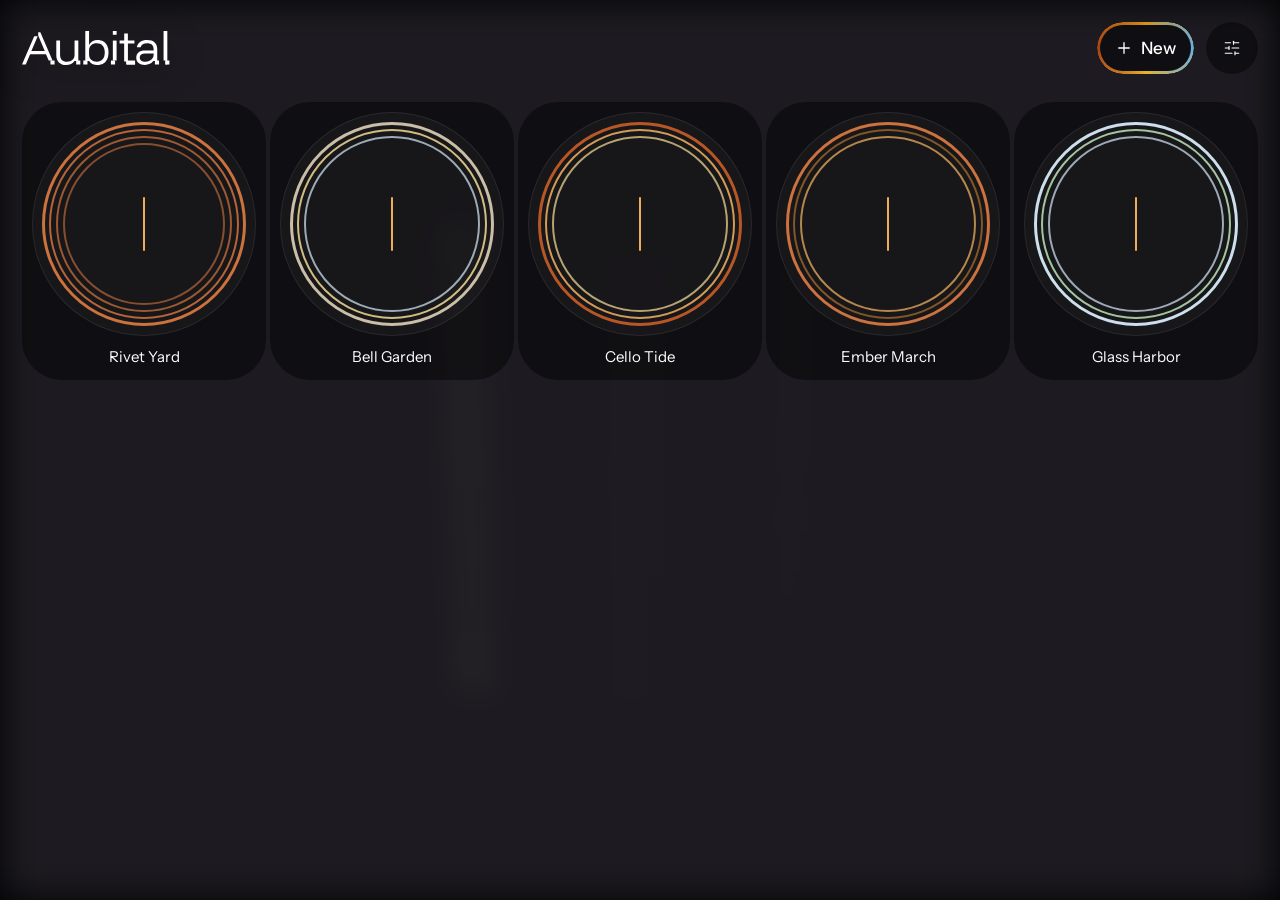
==== commit 19fd0c5a: "Publish the homepage card ring sheen. Co-authored-by: Cursor <cursoragent@cursor.com>" ====
--- a/web/index.html
+++ b/web/index.html
@@ -12,8 +12,8 @@
     <link rel="icon" href="/web/app-icon-256.png" type="image/png" sizes="256x256" />
     <link rel="apple-touch-icon" href="/web/apple-touch-icon.png" />
     <title>Aubital</title>
-    <script type="module" crossorigin src="/web/assets/index-D4nsifPf.js"></script>
-    <link rel="stylesheet" crossorigin href="/web/assets/index-CZ-we9je.css">
+    <script type="module" crossorigin src="/web/assets/index-DvxQQu1J.js"></script>
+    <link rel="stylesheet" crossorigin href="/web/assets/index-C3RLGS5i.css">
   </head>
   <body>
     <div id="app">
--- a/web/assets/index-C3RLGS5i.css
+++ b/web/assets/index-C3RLGS5i.css
@@ -0,0 +1 @@
+@font-face{font-family:Instrument Sans;src:url(/web/assets/InstrumentSans-s12UeAcm.ttf)format("truetype");font-weight:400 700;font-style:normal;font-display:swap}:root{--lightningcss-light: ;--lightningcss-dark:initial;color-scheme:dark;--ink:#fff;--ink-dim:#ffffffa6;--ink-faint:#ffffff73;--ink-muted:#ffffff5c;--glass:#00000073;--glass-strong:#ffffffeb;--glass-border:#ffffff2e;--selected-fill:#fff;--selected-ink:#000;--panel-radius:40px;--scrim:#0000001f;--page-blur:18px;--seam:#ffbc61eb;--metal-0:#d49214;--metal-1:#6aafdf;--metal-2:#e8b22e;--metal-3:#a84416;--tooltip-fill:#141416f5;--gap:14px;--icon:52px;--chrome-top:22px;--chrome-edge:20px;--chrome-bottom:52px;--sample-top:calc(var(--safe-top) + var(--chrome-top) + var(--icon) + var(--gap));--sample-right:calc(var(--safe-right) + var(--chrome-edge));--sample-bottom:calc(var(--safe-bottom) + var(--chrome-bottom) + var(--icon) + var(--gap));--sample-left:calc(var(--safe-left) + var(--chrome-edge));--sample-border:color-mix(in srgb, var(--ink) 40%, transparent);--safe-top:env(safe-area-inset-top,0px);--safe-bottom:env(safe-area-inset-bottom,0px);--safe-left:env(safe-area-inset-left,0px);--safe-right:env(safe-area-inset-right,0px);--font:"Instrument Sans", system-ui, sans-serif;--font-mono:"SF Pro Mono", "SF Mono", ui-monospace, Menlo, monospace;font-family:var(--font);font-synthesis:none;text-rendering:optimizelegibility;-webkit-font-smoothing:antialiased;font-weight:400}*{box-sizing:border-box;font-family:inherit;font-weight:inherit}button,input,select,textarea{font:inherit;font-weight:400}[hidden]{display:none!important}html,body,#app{touch-action:none;-webkit-user-select:none;user-select:none;background:#000;width:100%;height:100%;margin:0;overflow:hidden}#viewport{width:100%;height:100%;display:block;position:absolute;inset:0}#viewport.sample-cursor{cursor:crosshair}#viewport{filter:blur();transition:filter .45s ease-in-out,opacity .45s ease-in-out}#app:has(#home[data-phase=in]) #viewport{filter:blur(var(--page-blur))}#app:has(#sheet.sheet-open) #viewport,#app:has(#sheet.sheet-open) #sample-grid,#app:has(#sheet.sheet-open) #chrome{filter:blur(var(--page-blur))}#home{z-index:6;pointer-events:none;opacity:0;transition:opacity .45s ease-in-out;position:absolute;inset:0}#home[data-phase=in]{opacity:1}#chrome{pointer-events:none;z-index:2;opacity:0;filter:blur();transition:opacity .45s ease-in-out,filter .45s ease-in-out;position:absolute;inset:0}#chrome[data-phase=in]{opacity:1}#chrome .hit{pointer-events:auto}.chrome-faded #chrome .fadeable{opacity:0;pointer-events:none;transition:opacity .35s ease-out}#sheet{z-index:5;pointer-events:none;padding:calc(var(--safe-top) + 16px) 16px calc(var(--safe-bottom) + 16px);flex-direction:column;justify-content:center;align-items:center;display:flex;position:absolute;inset:0}#sheet [data-card]{z-index:1;width:min(100%,460px);min-width:0;min-height:0;max-height:100%;position:relative}#sheet.sheet-open{pointer-events:auto}.sheet-scrim{background:var(--scrim);cursor:pointer;opacity:0;transition:opacity .18s;position:absolute;inset:0}.sheet-open .sheet-scrim{opacity:1}.sheet-card{z-index:1;border-radius:var(--panel-radius);background:var(--glass);-webkit-backdrop-filter:blur(28px)saturate(.6);width:100%;max-width:460px;color:var(--ink);pointer-events:auto;opacity:0;border:0;max-height:100%;margin:0 auto;padding:20px 22px 22px;transition:opacity .18s,transform .2s cubic-bezier(.22,1,.36,1);position:relative;overflow:auto;transform:translateY(14px)}.sheet-open .sheet-card{opacity:1;transform:translate(0,0)}.glass-btn,.glass-pill{appearance:none;color:var(--ink);background:var(--glass);-webkit-backdrop-filter:blur(18px)saturate(.6);cursor:pointer;border:0;justify-content:center;align-items:center;gap:6px;transition:transform .12s,background .16s,color .16s;display:inline-flex}.glass-btn{width:var(--icon);height:var(--icon);flex:0 0 var(--icon);border-radius:999px}.glass-btn .btn-icon{stroke:currentColor;fill:none;stroke-linecap:round;stroke-linejoin:round;stroke-width:1.5px;pointer-events:none;flex:0 0 18px;width:18px;height:18px;display:block}.glass-btn.selected{background:var(--selected-fill);color:var(--selected-ink);box-shadow:none;-webkit-backdrop-filter:none}.glass-btn:active{transform:scale(.96)}.glass-btn:disabled{opacity:.35;cursor:default}.glass-pill{height:var(--icon);border-radius:999px;padding:0 18px;font-size:15px;font-weight:400}.glass-pill.selected{background:var(--selected-fill);color:var(--selected-ink);box-shadow:none;-webkit-backdrop-filter:none}.glass-pill:active{transform:scale(.96)}.choice-row{flex-wrap:wrap;gap:6px;width:100%;min-width:0;display:flex}.choice{appearance:none;background:var(--glass);color:var(--ink-faint);cursor:pointer;border:0;border-radius:999px;padding:8px 16px;font-size:15px;font-weight:400}.choice.selected{background:var(--selected-fill);color:var(--selected-ink);box-shadow:none}.choice.grow{text-align:center;flex:1 1 0}.field{gap:8px;margin-top:18px;display:grid}.field:first-child{margin-top:0}.field label{color:var(--ink-faint);justify-content:space-between;font-size:13px;font-weight:400;display:flex}.field input[type=range]{accent-color:#ffffffc7;width:100%;min-width:0;max-width:100%}.sheet-section-label{color:var(--ink-faint);margin:0 0 8px;font-size:13px;font-weight:400}@property --border-angle{syntax:"<angle>";inherits:false;initial-value:0deg}@keyframes spinBorder{to{--border-angle:360deg}}.glass-btn,.glass-pill,.choice,.metal-ring{position:relative}:is(.glass-btn,.glass-pill,.choice,.metal-ring):before{content:"";z-index:1;border-radius:inherit;background:conic-gradient(from var(--border-angle,0deg), var(--hover-metal-0,#ffbd66), var(--hover-metal-1,#dbefff), var(--hover-metal-2,#ffe69e), var(--hover-metal-3,#c75c29), var(--hover-metal-0,#ffbd66));-webkit-mask-composite:xor;opacity:0;pointer-events:none;padding:4.6px;transition:opacity .16s;animation:2.5s linear infinite spinBorder;position:absolute;inset:0;-webkit-mask-image:linear-gradient(#000 0 0),linear-gradient(#000 0 0);mask-image:linear-gradient(#000 0 0),linear-gradient(#000 0 0);-webkit-mask-position:0 0,0 0;mask-position:0 0,0 0;-webkit-mask-size:auto,auto;mask-size:auto,auto;-webkit-mask-repeat:repeat,repeat;mask-repeat:repeat,repeat;-webkit-mask-clip:content-box,border-box;mask-clip:content-box,border-box;-webkit-mask-origin:content-box,border-box;mask-origin:content-box,border-box;-webkit-mask-composite:xor;mask-composite:exclude;-webkit-mask-source-type:auto,auto;mask-mode:match-source,match-source}@media (hover:hover) and (pointer:fine){:is(.glass-btn,.glass-pill,.choice,.metal-ring):hover:not(:disabled):before{opacity:1}}.draw-hint{color:var(--ink-muted);pointer-events:none;z-index:1;font-size:34px;font-weight:400;position:absolute;top:50%;left:50%;transform:translate(-50%,-50%)}._panel_1cwks_1{--option-fill:#ffffff1a;--option-ink:#ffffff8c;--pad-fill:#ffffff0f;--pad-dot:#ffffff38;--pad-edge:#ffffff1f;flex-direction:column;gap:18px;width:100%;max-width:460px;display:flex}._list_1cwks_14{flex-direction:column;gap:8px;display:flex}._option_1cwks_20{appearance:none;background:var(--option-fill);width:100%;color:var(--option-ink);white-space:nowrap;cursor:pointer;border:0;border-radius:999px;padding:12px 16px;font-size:15px;font-weight:400;line-height:1}._option_1cwks_20._selected_1cwks_34{background:var(--selected-fill);color:var(--selected-ink)}._pad_1cwks_40{touch-action:none;cursor:crosshair;background-color:var(--pad-fill);background-image:radial-gradient(circle, var(--pad-dot) .75px, transparent .85px);height:100px;box-shadow:inset 0 0 0 1px var(--pad-edge);background-position:5px 5px;background-size:10px 10px;border-radius:18px;position:relative;overflow:hidden}._glow_1cwks_54{--glow:#fff;pointer-events:none;background:radial-gradient(circle, color-mix(in srgb, var(--glow) 58%, transparent) 0%, color-mix(in srgb, var(--glow) 34%, transparent) 36%, color-mix(in srgb, var(--glow) 12%, transparent) 68%, transparent 100%);border-radius:999px;width:40px;height:40px;margin:-20px 0 0 -20px;position:absolute}._glow_1cwks_54:after{content:"";width:8px;height:8px;box-shadow:0 0 6px var(--glow);background:#ffffffd9;border-radius:999px;margin:-4px 0 0 -4px;position:absolute;top:50%;left:50%}._panel_z986o_1{width:100%;max-width:460px}._panel_ovetw_1{border-radius:var(--panel-radius);background:var(--glass);-webkit-backdrop-filter:blur(28px)saturate(.6);width:100%;min-width:0;max-width:460px;color:var(--ink);gap:22px;padding:20px 22px 22px;display:grid}._panel_ovetw_1>*{min-width:0;max-width:100%}._skyRow_ovetw_20{scrollbar-width:none;gap:8px;width:100%;min-width:0;display:flex;overflow-x:auto}._skyRow_ovetw_20::-webkit-scrollbar{display:none}._sky_ovetw_20{appearance:none;color:var(--ink-faint);cursor:pointer;background:0 0;border:0;flex-direction:column;flex:none;align-items:center;gap:6px;padding:0;display:flex}._sky_ovetw_20 ._swatch_ovetw_46{border-radius:10px;width:44px;height:44px}._sky_ovetw_20._selected_ovetw_52{color:var(--ink)}._sky_ovetw_20 span{font-size:12px;font-weight:400}._keyRow_ovetw_62{scrollbar-width:none;gap:6px;width:100%;min-width:0;height:36px;display:flex;overflow-x:auto}._keyRow_ovetw_62::-webkit-scrollbar{display:none}._keyRow_ovetw_62 ._choice_ovetw_75{flex:0 0 44px;width:44px;padding-left:0;padding-right:0}._top_1t1fy_1{top:calc(var(--safe-top) + var(--chrome-top));left:calc(var(--safe-left) + var(--chrome-edge));right:calc(var(--safe-right) + var(--chrome-edge));pointer-events:none;justify-content:space-between;align-items:center;gap:14px;display:flex;position:absolute}._top_1t1fy_1 ._hit_1t1fy_12{pointer-events:auto}._topRight_1t1fy_17{align-items:center;gap:14px;display:flex}._bottom_1t1fy_23{left:calc(var(--safe-left) + 16px);right:calc(var(--safe-right) + 16px);bottom:calc(var(--safe-bottom) + var(--chrome-bottom));pointer-events:none;flex-direction:column;align-items:stretch;gap:18px;transition:opacity .35s ease-out;display:flex;position:absolute}._bottom_1t1fy_23 ._hit_1t1fy_12{pointer-events:auto}._bottomRow_1t1fy_40{flex-wrap:nowrap;justify-content:center;align-items:flex-end;gap:14px;display:flex}._rateBtn_1t1fy_48{border-radius:999px;width:52px;height:52px;font-size:15px;font-weight:400}._watchRow_1t1fy_56{justify-content:center;gap:14px;display:flex}._tip_d5f1b_1{z-index:40;background:var(--tooltip-fill);color:var(--ink);white-space:nowrap;pointer-events:none;border-radius:999px;margin:0;padding:7px 10px;font-size:13px;font-weight:500;line-height:1;position:fixed}._root_1fvm3_1{pointer-events:none;color:var(--ink);flex-direction:column;display:flex;position:absolute;inset:0}._header_1fvm3_10{z-index:2;padding:calc(var(--safe-top) + 22px) 22px 0;pointer-events:none;filter:blur();transition:transform .2s,opacity .2s,filter .2s;position:absolute;top:0;left:0;right:0}._header_1fvm3_10 button{pointer-events:auto}._header_1fvm3_10._collapsed_1fvm3_28{z-index:0}._titleRow_1fvm3_33{align-items:center;gap:12px;display:flex}._title_1fvm3_33{min-width:0;color:var(--ink);filter:drop-shadow(0 6px 18px #00000073);flex:1;margin:0;line-height:0}._title_1fvm3_33 svg{width:auto;max-width:100%;height:34px;display:block}._newBtn_1fvm3_55{appearance:none;height:var(--icon);white-space:nowrap;width:auto;color:var(--ink);background:var(--glass);-webkit-backdrop-filter:blur(18px)saturate(.6);cursor:pointer;border:0;border-radius:999px;flex:none;justify-content:center;align-items:center;gap:8px;padding:0 18px;font-size:17px;font-weight:500;display:inline-flex;position:relative;overflow:hidden}._newBtn_1fvm3_55:before{content:"";border-radius:inherit;background:conic-gradient(from var(--border-angle,0deg), var(--metal-0), var(--metal-1), var(--metal-2), var(--metal-3), var(--metal-0));-webkit-mask-composite:xor;pointer-events:none;padding:3.1px;transition:padding .16s;animation:2.5s linear infinite _spinBorder_1fvm3_1;position:absolute;inset:0;-webkit-mask-image:linear-gradient(#000 0 0),linear-gradient(#000 0 0);mask-image:linear-gradient(#000 0 0),linear-gradient(#000 0 0);-webkit-mask-position:0 0,0 0;mask-position:0 0,0 0;-webkit-mask-size:auto,auto;mask-size:auto,auto;-webkit-mask-repeat:repeat,repeat;mask-repeat:repeat,repeat;-webkit-mask-clip:content-box,border-box;mask-clip:content-box,border-box;-webkit-mask-origin:content-box,border-box;mask-origin:content-box,border-box;-webkit-mask-composite:xor;mask-composite:exclude;-webkit-mask-source-type:auto,auto;mask-mode:match-source,match-source}@media (hover:hover) and (pointer:fine){._newBtn_1fvm3_55:hover:before{padding:4.6px}}._newBtn_1fvm3_55 .btn-icon{stroke:currentColor;fill:none;stroke-width:1.75px;width:18px;height:18px}@keyframes _spinBorder_1fvm3_1{to{--border-angle:360deg}}._scroll_1fvm3_132{z-index:1;pointer-events:auto;-webkit-overflow-scrolling:touch;scrollbar-width:none;filter:blur();transition:filter .45s ease-in-out;position:absolute;inset:0;overflow:hidden auto}._scroll_1fvm3_132::-webkit-scrollbar{display:none}._scroll_1fvm3_132._onTop_1fvm3_148{z-index:2}._spacer_1fvm3_153{height:calc(var(--safe-top) + 22px + var(--icon) + 28px);pointer-events:none}._grid_1fvm3_158{--card-min:220px;grid-template-columns:repeat(auto-fill, minmax(var(--card-min), 1fr));gap:4px;padding:0 22px 48px;display:grid}@media (width<=700px){._grid_1fvm3_158{grid-template-columns:repeat(2,minmax(0,1fr))}}._cell_1fvm3_170{appearance:none;background:var(--glass);-webkit-backdrop-filter:blur(18px)saturate(.6);color:var(--ink);cursor:pointer;text-align:center;border:0;border-radius:40px;flex-direction:column;align-items:center;gap:12px;padding:10px 10px 14px;display:flex}._cell_1fvm3_170.metal-ring:before{padding:5.6px}@media (hover:hover) and (pointer:fine){._cell_1fvm3_170:hover ._layer_1fvm3_191,._cell_1fvm3_170:focus-visible ._layer_1fvm3_191{border-color:#0000}:is(._cell_1fvm3_170:hover ._layer_1fvm3_191,._cell_1fvm3_170:focus-visible ._layer_1fvm3_191):before{opacity:1;animation-play-state:running}}._preview_1fvm3_203{aspect-ratio:1;place-items:center;width:100%;display:grid;position:relative}._preview_1fvm3_203 ._ringBase_1fvm3_210{background:#ffffff08;border:1px solid #ffffff14;border-radius:999px;position:absolute;inset:0}._preview_1fvm3_203 ._layer_1fvm3_191{--ring-width:2px;border-style:solid;border-color:currentColor;border-width:var(--ring-width);pointer-events:none;border-radius:999px;transition:border-color .2s;position:absolute}._preview_1fvm3_203 ._layer_1fvm3_191:before{content:"";inset:calc(var(--ring-width) * -1);border-radius:inherit;padding:var(--ring-width);background:conic-gradient(from var(--border-angle,0deg), var(--hover-metal-0,#ffbd66), var(--hover-metal-1,#dbefff), var(--hover-metal-2,#ffe69e), var(--hover-metal-3,#c75c29), var(--hover-metal-0,#ffbd66));-webkit-mask-composite:xor;opacity:0;pointer-events:none;transition:opacity .2s;animation:2.6s linear infinite paused _spinBorder_1fvm3_1;position:absolute;-webkit-mask-image:linear-gradient(#000 0 0),linear-gradient(#000 0 0);mask-image:linear-gradient(#000 0 0),linear-gradient(#000 0 0);-webkit-mask-position:0 0,0 0;mask-position:0 0,0 0;-webkit-mask-size:auto,auto;mask-size:auto,auto;-webkit-mask-repeat:repeat,repeat;mask-repeat:repeat,repeat;-webkit-mask-clip:content-box,border-box;mask-clip:content-box,border-box;-webkit-mask-origin:content-box,border-box;mask-origin:content-box,border-box;-webkit-mask-composite:xor;mask-composite:exclude;-webkit-mask-source-type:auto,auto;mask-mode:match-source,match-source}._preview_1fvm3_203 ._layer_1fvm3_191:nth-child(3):before{animation-duration:3.8s;animation-direction:reverse}._preview_1fvm3_203 ._layer_1fvm3_191:nth-child(4):before{animation-duration:3.1s}._preview_1fvm3_203 ._layer_1fvm3_191:nth-child(5):before{animation-duration:4.6s;animation-direction:reverse}@media (prefers-reduced-motion:reduce){._preview_1fvm3_203 ._layer_1fvm3_191:before{animation:none}}._preview_1fvm3_203 ._seam_1fvm3_278{background:var(--seam);z-index:1;border-radius:999px;width:2.5px;height:54px;position:relative}._name_1fvm3_288{text-overflow:ellipsis;white-space:nowrap;max-width:100%;padding:0 6px;font-size:15px;font-weight:400;line-height:1.2;overflow:hidden}._settingsHost_1fvm3_299{z-index:4;padding:calc(var(--safe-top) + 16px) 16px calc(var(--safe-bottom) + 16px);pointer-events:none;flex-direction:column;justify-content:center;align-items:center;display:flex;position:absolute;inset:0}._settingsHost_1fvm3_299._open_1fvm3_313{pointer-events:auto}._settingsHost_1fvm3_299 [data-panel]{z-index:1;width:min(100%,460px);min-width:0;max-height:100%;position:relative;overflow:auto}._root_1fvm3_1:has(._settingsHost_1fvm3_299._open_1fvm3_313)>:not(._settingsHost_1fvm3_299){filter:blur(var(--page-blur))}._settingsScrim_1fvm3_333{background:var(--scrim);cursor:pointer;position:absolute;inset:0}._menu_1fvm3_340{z-index:20;min-width:140px;box-shadow:inset 0 0 0 1px var(--glass-border);pointer-events:auto;background:#141416f5;border-radius:14px;flex-direction:column;gap:2px;padding:6px;display:flex;position:fixed}._menu_1fvm3_340 button{appearance:none;color:var(--ink);text-align:left;cursor:pointer;background:0 0;border:0;border-radius:10px;padding:10px 12px;font-size:15px}._danger_1fvm3_366{color:#ff8f8f}._renameDialog_1fvm3_370{z-index:30;pointer-events:auto;background:#00000073;place-items:center;padding:24px;display:grid;position:fixed;inset:0}._renameDialog_1fvm3_370 h3{margin:0;font-size:17px;font-weight:400}._renameDialog_1fvm3_370 p{color:var(--ink-faint);margin:0;font-size:13px}._renameDialog_1fvm3_370 input{width:100%;color:var(--ink);background:#ffffff14;border:0;border-radius:12px;outline:none;padding:12px 14px}._card_1fvm3_403{border-radius:var(--panel-radius);background:#121214f5;gap:14px;width:min(360px,100%);padding:20px;display:grid}._actions_1fvm3_412{justify-content:flex-end;gap:8px;display:flex}._grid_1gpg9_1{--dot-space:10px;--dot-size:1.5px;--dot:color-mix(in srgb, var(--ink) 22%, transparent);top:var(--sample-top);right:var(--sample-right);bottom:var(--sample-bottom);left:var(--sample-left);z-index:1;pointer-events:none;visibility:hidden;border:1px solid var(--sample-border);border-radius:var(--panel-radius);background-clip:padding-box;background-image:radial-gradient(circle, var(--dot) 0, var(--dot) calc(var(--dot-size) / 2), transparent calc(var(--dot-size) / 2 + .5px));background-size:var(--dot-space) var(--dot-space);background-position:calc(var(--dot-space) / 2) calc(var(--dot-space) / 2);position:absolute;overflow:hidden}._grid_1gpg9_1._on_1gpg9_27{visibility:visible}._glow_1gpg9_32{--glow:var(--ink);--glow-in:.22s;pointer-events:none;opacity:0;width:40px;height:40px;transition:opacity var(--glow-in) ease;border-radius:999px;margin:-20px 0 0 -20px;position:absolute}._glow_1gpg9_32._live_1gpg9_44{opacity:1}._glow_1gpg9_32._live_1gpg9_44:before{animation:1.6s ease-in-out infinite _glowPulse_1gpg9_1}._glow_1gpg9_32:before{content:"";border-radius:inherit;background:radial-gradient(circle, color-mix(in srgb, var(--glow) 58%, transparent) 0%, color-mix(in srgb, var(--glow) 34%, transparent) 36%, color-mix(in srgb, var(--glow) 12%, transparent) 68%, transparent 100%);position:absolute;inset:0}._glow_1gpg9_32:after{content:"";width:8px;height:8px;box-shadow:0 0 6px var(--glow);background:#ffffffd9;border-radius:999px;margin:-4px 0 0 -4px;position:absolute;top:50%;left:50%}@keyframes _glowPulse_1gpg9_1{0%,to{opacity:.7;transform:scale(.86)}50%{opacity:1;transform:scale(1.28)}}
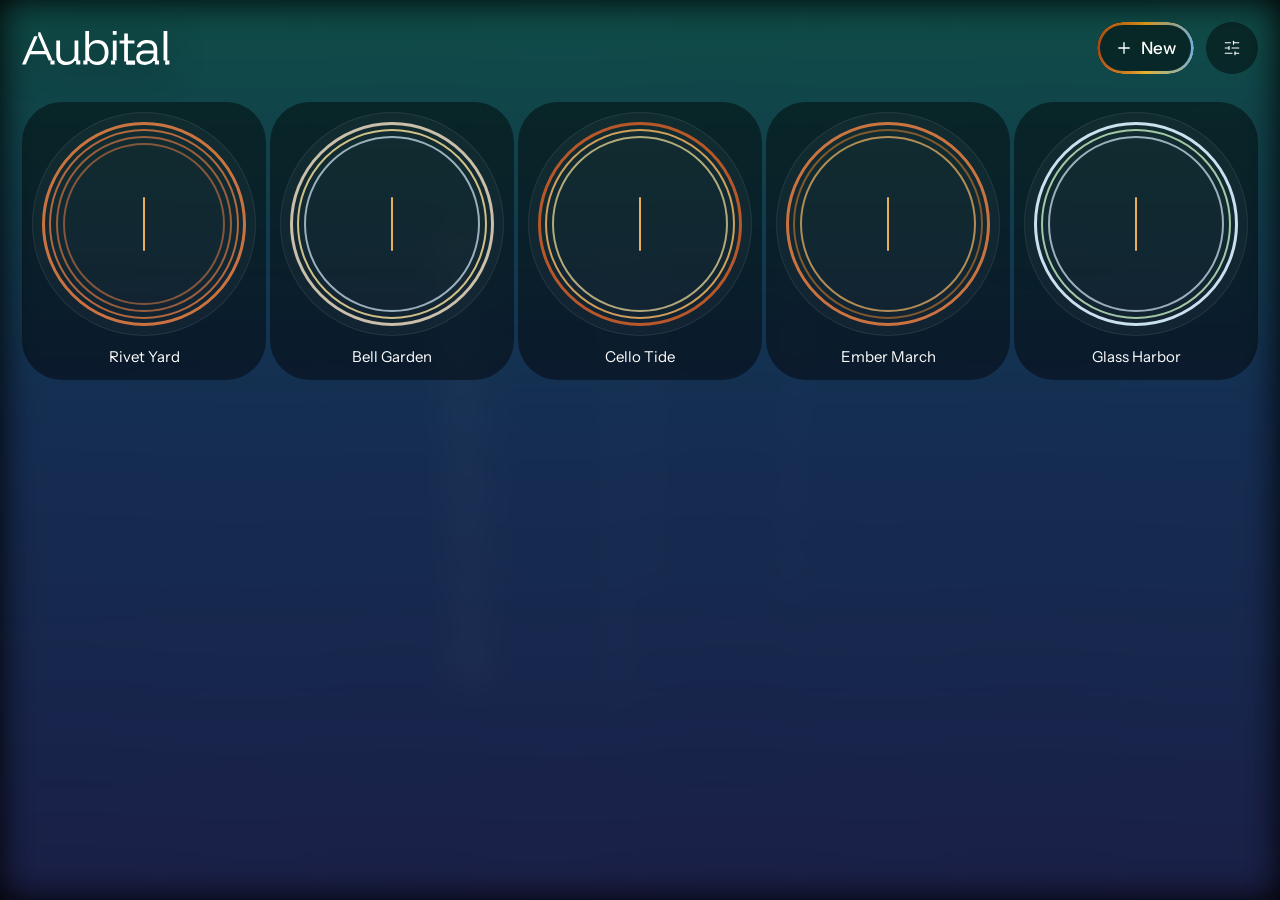
==== commit 3389494b: "Publish the expanded instruments, sky catalog, and darker panels. Co-authored-by: Cursor <cursoragen" ====
--- a/web/index.html
+++ b/web/index.html
@@ -12,8 +12,8 @@
     <link rel="icon" href="/web/app-icon-256.png" type="image/png" sizes="256x256" />
     <link rel="apple-touch-icon" href="/web/apple-touch-icon.png" />
     <title>Aubital</title>
-    <script type="module" crossorigin src="/web/assets/index-DvxQQu1J.js"></script>
-    <link rel="stylesheet" crossorigin href="/web/assets/index-C3RLGS5i.css">
+    <script type="module" crossorigin src="/web/assets/index-BCKx7glL.js"></script>
+    <link rel="stylesheet" crossorigin href="/web/assets/index-CNUqXvIO.css">
   </head>
   <body>
     <div id="app">
--- a/web/assets/index-CNUqXvIO.css
+++ b/web/assets/index-CNUqXvIO.css
@@ -0,0 +1 @@
+@font-face{font-family:Instrument Sans;src:url(/web/assets/InstrumentSans-s12UeAcm.ttf)format("truetype");font-weight:400 700;font-style:normal;font-display:swap}:root{--lightningcss-light: ;--lightningcss-dark:initial;color-scheme:dark;--ink:#fff;--ink-dim:#ffffffa6;--ink-faint:#ffffff73;--ink-muted:#ffffff5c;--glass:#00000073;--glass-strong:#ffffffeb;--glass-border:#ffffff2e;--panel-fill:#121212eb;--selected-fill:#fff;--selected-ink:#000;--panel-radius:40px;--settings-width:680px;--scrim:#0000001f;--page-blur:18px;--seam:#ffbc61eb;--metal-0:#d49214;--metal-1:#6aafdf;--metal-2:#e8b22e;--metal-3:#a84416;--tooltip-fill:#141416f5;--gap:14px;--icon:52px;--chrome-top:22px;--chrome-edge:20px;--chrome-bottom:52px;--sample-top:calc(var(--safe-top) + var(--chrome-top) + var(--icon) + var(--gap));--sample-right:calc(var(--safe-right) + var(--chrome-edge));--sample-bottom:calc(var(--safe-bottom) + var(--chrome-bottom) + var(--icon) + var(--gap));--sample-left:calc(var(--safe-left) + var(--chrome-edge));--sample-border:color-mix(in srgb, var(--ink) 40%, transparent);--safe-top:env(safe-area-inset-top,0px);--safe-bottom:env(safe-area-inset-bottom,0px);--safe-left:env(safe-area-inset-left,0px);--safe-right:env(safe-area-inset-right,0px);--font:"Instrument Sans", system-ui, sans-serif;--font-mono:"SF Pro Mono", "SF Mono", ui-monospace, Menlo, monospace;font-family:var(--font);font-synthesis:none;text-rendering:optimizelegibility;-webkit-font-smoothing:antialiased;font-weight:400}*{box-sizing:border-box;font-family:inherit;font-weight:inherit}button,input,select,textarea{font:inherit;font-weight:400}[hidden]{display:none!important}html,body,#app{touch-action:none;-webkit-user-select:none;user-select:none;background:#000;width:100%;height:100%;margin:0;overflow:hidden}#viewport{width:100%;height:100%;display:block;position:absolute;inset:0}#viewport.sample-cursor{cursor:crosshair}#viewport{filter:blur();transition:filter .45s ease-in-out,opacity .45s ease-in-out}#app:has(#home[data-phase=in]) #viewport{filter:blur(var(--page-blur))}#app:has(#sheet.sheet-open) #viewport,#app:has(#sheet.sheet-open) #sample-grid,#app:has(#sheet.sheet-open) #chrome{filter:blur(var(--page-blur))}#home{z-index:6;pointer-events:none;opacity:0;transition:opacity .45s ease-in-out;position:absolute;inset:0}#home[data-phase=in]{opacity:1}#chrome{pointer-events:none;z-index:2;opacity:0;filter:blur();transition:opacity .45s ease-in-out,filter .45s ease-in-out;position:absolute;inset:0}#chrome[data-phase=in]{opacity:1}#chrome .hit{pointer-events:auto}.chrome-faded #chrome .fadeable{opacity:0;pointer-events:none;transition:opacity .35s ease-out}#sheet{z-index:5;pointer-events:none;padding:calc(var(--safe-top) + 16px) 16px calc(var(--safe-bottom) + 16px);flex-direction:column;justify-content:center;align-items:center;display:flex;position:absolute;inset:0}#sheet [data-card]{width:min(100%,460px)}#sheet [data-card]:has([data-done]){width:min(100%, var(--settings-width))}#sheet [data-card]{z-index:1;flex-direction:column;min-width:0;min-height:0;max-height:100%;display:flex;position:relative}#sheet.sheet-open{pointer-events:auto}.sheet-scrim{background:var(--scrim);cursor:pointer;opacity:0;transition:opacity .18s;position:absolute;inset:0}.sheet-open .sheet-scrim{opacity:1}.sheet-card{z-index:1;border-radius:var(--panel-radius);background:var(--panel-fill);-webkit-backdrop-filter:blur(28px)saturate(.6);width:100%;max-width:460px;color:var(--ink);pointer-events:auto;opacity:0;border:0;max-height:100%;margin:0 auto;padding:20px 22px 22px;transition:opacity .18s,transform .2s cubic-bezier(.22,1,.36,1);position:relative;overflow:hidden auto;transform:translateY(14px)}.sheet-open .sheet-card{opacity:1;transform:translate(0,0)}.glass-btn,.glass-pill{appearance:none;color:var(--ink);background:var(--glass);-webkit-backdrop-filter:blur(18px)saturate(.6);cursor:pointer;border:0;justify-content:center;align-items:center;gap:6px;transition:transform .12s,background .16s,color .16s;display:inline-flex}.glass-btn{width:var(--icon);height:var(--icon);flex:0 0 var(--icon);border-radius:999px}.glass-btn .btn-icon{stroke:currentColor;fill:none;stroke-linecap:round;stroke-linejoin:round;stroke-width:1.5px;pointer-events:none;flex:0 0 18px;width:18px;height:18px;display:block}.glass-btn.selected{background:var(--selected-fill);color:var(--selected-ink);box-shadow:none;-webkit-backdrop-filter:none}.glass-btn:active{transform:scale(.96)}.glass-btn:disabled{opacity:.35;cursor:default}.glass-pill{height:var(--icon);border-radius:999px;padding:0 18px;font-size:15px;font-weight:400}.glass-pill.selected{background:var(--selected-fill);color:var(--selected-ink);box-shadow:none;-webkit-backdrop-filter:none}.glass-pill:active{transform:scale(.96)}.choice-row{background:var(--glass);border-radius:999px;align-items:stretch;gap:2px;width:100%;min-width:0;padding:3px;display:flex;container-type:inline-size}.choice{appearance:none;min-width:0;color:var(--ink-faint);cursor:pointer;text-align:center;white-space:nowrap;background:0 0;border:0;border-radius:999px;flex:1 1 0;padding:8px 2px;font-size:clamp(12px,3.5cqi,15px);font-weight:400;line-height:1.2}.choice.selected{background:var(--selected-fill);color:var(--selected-ink)}@media (hover:hover) and (pointer:fine){.choice:hover:not(.selected){background:color-mix(in srgb, var(--ink) 10%, transparent);color:var(--ink)}}.field{gap:8px;margin-top:18px;display:grid}.field:first-child{margin-top:0}.field label{color:var(--ink-faint);justify-content:space-between;font-size:13px;font-weight:400;display:flex}.field input[type=range]{accent-color:#ffffffc7;width:100%;min-width:0;max-width:100%}.sheet-section-label{color:var(--ink-faint);margin:0 0 8px;font-size:13px;font-weight:400}@property --border-angle{syntax:"<angle>";inherits:false;initial-value:0deg}@keyframes spinBorder{to{--border-angle:360deg}}.glass-btn,.glass-pill,.metal-ring{position:relative}:is(.glass-btn,.glass-pill,.metal-ring):before{content:"";z-index:1;border-radius:inherit;background:conic-gradient(from var(--border-angle,0deg), var(--hover-metal-0,#ffbd66), var(--hover-metal-1,#dbefff), var(--hover-metal-2,#ffe69e), var(--hover-metal-3,#c75c29), var(--hover-metal-0,#ffbd66));-webkit-mask-composite:xor;opacity:0;pointer-events:none;padding:4.6px;transition:opacity .16s;animation:2.5s linear infinite spinBorder;position:absolute;inset:0;-webkit-mask-image:linear-gradient(#000 0 0),linear-gradient(#000 0 0);mask-image:linear-gradient(#000 0 0),linear-gradient(#000 0 0);-webkit-mask-position:0 0,0 0;mask-position:0 0,0 0;-webkit-mask-size:auto,auto;mask-size:auto,auto;-webkit-mask-repeat:repeat,repeat;mask-repeat:repeat,repeat;-webkit-mask-clip:content-box,border-box;mask-clip:content-box,border-box;-webkit-mask-origin:content-box,border-box;mask-origin:content-box,border-box;-webkit-mask-composite:xor;mask-composite:exclude;-webkit-mask-source-type:auto,auto;mask-mode:match-source,match-source}@media (hover:hover) and (pointer:fine){:is(.glass-btn,.glass-pill,.metal-ring):hover:not(:disabled):before{opacity:1}}.draw-hint{color:var(--ink-muted);pointer-events:none;z-index:1;font-size:34px;font-weight:400;position:absolute;top:50%;left:50%;transform:translate(-50%,-50%)}._panel_17b4d_1{--option-fill:#ffffff1a;--option-ink:#ffffff8c;--pad-fill:#ffffff0f;--pad-dot:#ffffff38;--pad-edge:#ffffff1f;flex-direction:column;gap:18px;width:100%;max-width:460px;display:flex}._grid_17b4d_14{grid-template-columns:repeat(3,minmax(0,1fr));gap:8px;display:grid}._option_17b4d_20{appearance:none;background:var(--option-fill);width:100%;min-width:0;color:var(--option-ink);text-align:center;white-space:nowrap;cursor:pointer;border:0;border-radius:999px;padding:12px 6px;font-size:15px;font-weight:400;line-height:1}._option_17b4d_20._selected_17b4d_36{background:var(--selected-fill);color:var(--selected-ink)}._pad_17b4d_42{touch-action:none;cursor:crosshair;background-color:var(--pad-fill);background-image:radial-gradient(circle, var(--pad-dot) .75px, transparent .85px);height:100px;box-shadow:inset 0 0 0 1px var(--pad-edge);background-position:5px 5px;background-size:10px 10px;border-radius:18px;position:relative;overflow:hidden}._glow_17b4d_56{--glow:#fff;pointer-events:none;background:radial-gradient(circle, color-mix(in srgb, var(--glow) 58%, transparent) 0%, color-mix(in srgb, var(--glow) 34%, transparent) 36%, color-mix(in srgb, var(--glow) 12%, transparent) 68%, transparent 100%);border-radius:999px;width:40px;height:40px;margin:-20px 0 0 -20px;position:absolute}._glow_17b4d_56:after{content:"";width:8px;height:8px;box-shadow:0 0 6px var(--glow);background:#ffffffd9;border-radius:999px;margin:-4px 0 0 -4px;position:absolute;top:50%;left:50%}._panel_z986o_1{width:100%;max-width:460px}._panel_be52q_1{width:100%;max-width:var(--settings-width);border-radius:var(--panel-radius);background:var(--panel-fill);-webkit-backdrop-filter:blur(28px)saturate(.6);min-width:0;min-height:0;max-height:100%;color:var(--ink);gap:22px;padding:0 22px 22px;display:grid;overflow:hidden auto}._panel_be52q_1>*{min-width:0;max-width:100%}._panel_be52q_1>._bar_be52q_23{max-width:none}._panel_be52q_1>.field{margin-top:0}.sheet-card._panel_be52q_1{max-width:var(--settings-width);background:var(--panel-fill);padding:0 22px 22px}._bar_be52q_23{z-index:2;justify-content:flex-end;width:100%;margin:0;padding:14px 0 0;display:flex;position:sticky;top:0}._done_be52q_49{appearance:none;background:var(--selected-fill);height:36px;color:var(--selected-ink);cursor:pointer;border:0;border-radius:999px;padding:0 16px;font-size:15px;font-weight:500}@media (hover:hover) and (pointer:fine){._done_be52q_49:hover{background:color-mix(in srgb, var(--selected-fill) 88%, var(--ink))}}._skyRow_be52q_68{flex-wrap:wrap;gap:10px 8px;width:100%;min-width:0;display:flex}._sky_be52q_68{appearance:none;color:var(--ink-faint);cursor:pointer;background:0 0;border:0;flex-direction:column;flex:none;align-items:center;gap:6px;padding:0;display:flex}._sky_be52q_68 ._swatch_be52q_89{border-radius:10px;width:44px;height:44px}._sky_be52q_68._selected_be52q_95{color:var(--ink)}._sky_be52q_68 span{font-size:12px;font-weight:400}._top_1t1fy_1{top:calc(var(--safe-top) + var(--chrome-top));left:calc(var(--safe-left) + var(--chrome-edge));right:calc(var(--safe-right) + var(--chrome-edge));pointer-events:none;justify-content:space-between;align-items:center;gap:14px;display:flex;position:absolute}._top_1t1fy_1 ._hit_1t1fy_12{pointer-events:auto}._topRight_1t1fy_17{align-items:center;gap:14px;display:flex}._bottom_1t1fy_23{left:calc(var(--safe-left) + 16px);right:calc(var(--safe-right) + 16px);bottom:calc(var(--safe-bottom) + var(--chrome-bottom));pointer-events:none;flex-direction:column;align-items:stretch;gap:18px;transition:opacity .35s ease-out;display:flex;position:absolute}._bottom_1t1fy_23 ._hit_1t1fy_12{pointer-events:auto}._bottomRow_1t1fy_40{flex-wrap:nowrap;justify-content:center;align-items:flex-end;gap:14px;display:flex}._rateBtn_1t1fy_48{border-radius:999px;width:52px;height:52px;font-size:15px;font-weight:400}._watchRow_1t1fy_56{justify-content:center;gap:14px;display:flex}._tip_d5f1b_1{z-index:40;background:var(--tooltip-fill);color:var(--ink);white-space:nowrap;pointer-events:none;border-radius:999px;margin:0;padding:7px 10px;font-size:13px;font-weight:500;line-height:1;position:fixed}._root_jtd9n_1{pointer-events:none;color:var(--ink);flex-direction:column;display:flex;position:absolute;inset:0}._header_jtd9n_10{z-index:2;padding:calc(var(--safe-top) + 22px) 22px 0;pointer-events:none;filter:blur();transition:transform .2s,opacity .2s,filter .2s;position:absolute;top:0;left:0;right:0}._header_jtd9n_10 button{pointer-events:auto}._header_jtd9n_10._collapsed_jtd9n_28{z-index:0}._titleRow_jtd9n_33{align-items:center;gap:12px;display:flex}._title_jtd9n_33{min-width:0;color:var(--ink);filter:drop-shadow(0 6px 18px #00000073);flex:1;margin:0;line-height:0}._title_jtd9n_33 svg{width:auto;max-width:100%;height:34px;display:block}._newBtn_jtd9n_55{appearance:none;height:var(--icon);white-space:nowrap;width:auto;color:var(--ink);background:var(--glass);-webkit-backdrop-filter:blur(18px)saturate(.6);cursor:pointer;border:0;border-radius:999px;flex:none;justify-content:center;align-items:center;gap:8px;padding:0 18px;font-size:17px;font-weight:500;display:inline-flex;position:relative;overflow:hidden}._newBtn_jtd9n_55:before{content:"";border-radius:inherit;background:conic-gradient(from var(--border-angle,0deg), var(--metal-0), var(--metal-1), var(--metal-2), var(--metal-3), var(--metal-0));-webkit-mask-composite:xor;pointer-events:none;padding:3.1px;transition:padding .16s;animation:2.5s linear infinite _spinBorder_jtd9n_1;position:absolute;inset:0;-webkit-mask-image:linear-gradient(#000 0 0),linear-gradient(#000 0 0);mask-image:linear-gradient(#000 0 0),linear-gradient(#000 0 0);-webkit-mask-position:0 0,0 0;mask-position:0 0,0 0;-webkit-mask-size:auto,auto;mask-size:auto,auto;-webkit-mask-repeat:repeat,repeat;mask-repeat:repeat,repeat;-webkit-mask-clip:content-box,border-box;mask-clip:content-box,border-box;-webkit-mask-origin:content-box,border-box;mask-origin:content-box,border-box;-webkit-mask-composite:xor;mask-composite:exclude;-webkit-mask-source-type:auto,auto;mask-mode:match-source,match-source}@media (hover:hover) and (pointer:fine){._newBtn_jtd9n_55:hover:before{padding:4.6px}}._newBtn_jtd9n_55 .btn-icon{stroke:currentColor;fill:none;stroke-width:1.75px;width:18px;height:18px}@keyframes _spinBorder_jtd9n_1{to{--border-angle:360deg}}._scroll_jtd9n_132{z-index:1;pointer-events:auto;-webkit-overflow-scrolling:touch;scrollbar-width:none;filter:blur();transition:filter .45s ease-in-out;position:absolute;inset:0;overflow:hidden auto}._scroll_jtd9n_132::-webkit-scrollbar{display:none}._scroll_jtd9n_132._onTop_jtd9n_148{z-index:2}._spacer_jtd9n_153{height:calc(var(--safe-top) + 22px + var(--icon) + 28px);pointer-events:none}._grid_jtd9n_158{--card-min:220px;grid-template-columns:repeat(auto-fill, minmax(var(--card-min), 1fr));gap:4px;padding:0 22px 48px;display:grid}@media (width<=700px){._grid_jtd9n_158{grid-template-columns:repeat(2,minmax(0,1fr))}}._cell_jtd9n_170{appearance:none;background:var(--glass);-webkit-backdrop-filter:blur(18px)saturate(.6);color:var(--ink);cursor:pointer;text-align:center;border:0;border-radius:40px;flex-direction:column;align-items:center;gap:12px;padding:10px 10px 14px;display:flex}._cell_jtd9n_170.metal-ring:before{padding:5.6px}@media (hover:hover) and (pointer:fine){._cell_jtd9n_170:hover ._layer_jtd9n_191,._cell_jtd9n_170:focus-visible ._layer_jtd9n_191{border-color:#0000}:is(._cell_jtd9n_170:hover ._layer_jtd9n_191,._cell_jtd9n_170:focus-visible ._layer_jtd9n_191):before{opacity:1;animation-play-state:running}}._preview_jtd9n_203{aspect-ratio:1;place-items:center;width:100%;display:grid;position:relative}._preview_jtd9n_203 ._ringBase_jtd9n_210{background:#ffffff08;border:1px solid #ffffff14;border-radius:999px;position:absolute;inset:0}._preview_jtd9n_203 ._layer_jtd9n_191{--ring-width:2px;border-style:solid;border-color:currentColor;border-width:var(--ring-width);pointer-events:none;border-radius:999px;transition:border-color .2s;position:absolute}._preview_jtd9n_203 ._layer_jtd9n_191:before{content:"";inset:calc(var(--ring-width) * -1);border-radius:inherit;padding:var(--ring-width);background:conic-gradient(from var(--border-angle,0deg), var(--hover-metal-0,#ffbd66), var(--hover-metal-1,#dbefff), var(--hover-metal-2,#ffe69e), var(--hover-metal-3,#c75c29), var(--hover-metal-0,#ffbd66));-webkit-mask-composite:xor;opacity:0;pointer-events:none;transition:opacity .2s;animation:2.6s linear infinite paused _spinBorder_jtd9n_1;position:absolute;-webkit-mask-image:linear-gradient(#000 0 0),linear-gradient(#000 0 0);mask-image:linear-gradient(#000 0 0),linear-gradient(#000 0 0);-webkit-mask-position:0 0,0 0;mask-position:0 0,0 0;-webkit-mask-size:auto,auto;mask-size:auto,auto;-webkit-mask-repeat:repeat,repeat;mask-repeat:repeat,repeat;-webkit-mask-clip:content-box,border-box;mask-clip:content-box,border-box;-webkit-mask-origin:content-box,border-box;mask-origin:content-box,border-box;-webkit-mask-composite:xor;mask-composite:exclude;-webkit-mask-source-type:auto,auto;mask-mode:match-source,match-source}._preview_jtd9n_203 ._layer_jtd9n_191:nth-child(3):before{animation-duration:3.8s;animation-direction:reverse}._preview_jtd9n_203 ._layer_jtd9n_191:nth-child(4):before{animation-duration:3.1s}._preview_jtd9n_203 ._layer_jtd9n_191:nth-child(5):before{animation-duration:4.6s;animation-direction:reverse}@media (prefers-reduced-motion:reduce){._preview_jtd9n_203 ._layer_jtd9n_191:before{animation:none}}._preview_jtd9n_203 ._seam_jtd9n_278{background:var(--seam);z-index:1;border-radius:999px;width:2.5px;height:54px;position:relative}._name_jtd9n_288{text-overflow:ellipsis;white-space:nowrap;max-width:100%;padding:0 6px;font-size:15px;font-weight:400;line-height:1.2;overflow:hidden}._settingsHost_jtd9n_299{z-index:4;padding:calc(var(--safe-top) + 16px) 16px calc(var(--safe-bottom) + 16px);pointer-events:none;flex-direction:column;justify-content:center;align-items:center;display:flex;position:absolute;inset:0}._settingsHost_jtd9n_299._open_jtd9n_313{pointer-events:auto}._settingsHost_jtd9n_299 [data-panel]{width:min(100%, var(--settings-width));z-index:1;flex-direction:column;min-width:0;min-height:0;max-height:100%;display:flex;position:relative;overflow:hidden}._root_jtd9n_1:has(._settingsHost_jtd9n_299._open_jtd9n_313)>:not(._settingsHost_jtd9n_299){filter:blur(var(--page-blur))}._settingsScrim_jtd9n_336{background:var(--scrim);cursor:pointer;position:absolute;inset:0}._menu_jtd9n_343{z-index:20;min-width:140px;box-shadow:inset 0 0 0 1px var(--glass-border);pointer-events:auto;background:#141416f5;border-radius:14px;flex-direction:column;gap:2px;padding:6px;display:flex;position:fixed}._menu_jtd9n_343 button{appearance:none;color:var(--ink);text-align:left;cursor:pointer;background:0 0;border:0;border-radius:10px;padding:10px 12px;font-size:15px}._danger_jtd9n_369{color:#ff8f8f}._renameDialog_jtd9n_373{z-index:30;pointer-events:auto;background:#00000073;place-items:center;padding:24px;display:grid;position:fixed;inset:0}._renameDialog_jtd9n_373 h3{margin:0;font-size:17px;font-weight:400}._renameDialog_jtd9n_373 p{color:var(--ink-faint);margin:0;font-size:13px}._renameDialog_jtd9n_373 input{width:100%;color:var(--ink);background:#ffffff14;border:0;border-radius:12px;outline:none;padding:12px 14px}._card_jtd9n_406{border-radius:var(--panel-radius);background:#121214f5;gap:14px;width:min(360px,100%);padding:20px;display:grid}._actions_jtd9n_415{justify-content:flex-end;gap:8px;display:flex}._grid_1gpg9_1{--dot-space:10px;--dot-size:1.5px;--dot:color-mix(in srgb, var(--ink) 22%, transparent);top:var(--sample-top);right:var(--sample-right);bottom:var(--sample-bottom);left:var(--sample-left);z-index:1;pointer-events:none;visibility:hidden;border:1px solid var(--sample-border);border-radius:var(--panel-radius);background-clip:padding-box;background-image:radial-gradient(circle, var(--dot) 0, var(--dot) calc(var(--dot-size) / 2), transparent calc(var(--dot-size) / 2 + .5px));background-size:var(--dot-space) var(--dot-space);background-position:calc(var(--dot-space) / 2) calc(var(--dot-space) / 2);position:absolute;overflow:hidden}._grid_1gpg9_1._on_1gpg9_27{visibility:visible}._glow_1gpg9_32{--glow:var(--ink);--glow-in:.22s;pointer-events:none;opacity:0;width:40px;height:40px;transition:opacity var(--glow-in) ease;border-radius:999px;margin:-20px 0 0 -20px;position:absolute}._glow_1gpg9_32._live_1gpg9_44{opacity:1}._glow_1gpg9_32._live_1gpg9_44:before{animation:1.6s ease-in-out infinite _glowPulse_1gpg9_1}._glow_1gpg9_32:before{content:"";border-radius:inherit;background:radial-gradient(circle, color-mix(in srgb, var(--glow) 58%, transparent) 0%, color-mix(in srgb, var(--glow) 34%, transparent) 36%, color-mix(in srgb, var(--glow) 12%, transparent) 68%, transparent 100%);position:absolute;inset:0}._glow_1gpg9_32:after{content:"";width:8px;height:8px;box-shadow:0 0 6px var(--glow);background:#ffffffd9;border-radius:999px;margin:-4px 0 0 -4px;position:absolute;top:50%;left:50%}@keyframes _glowPulse_1gpg9_1{0%,to{opacity:.7;transform:scale(.86)}50%{opacity:1;transform:scale(1.28)}}
